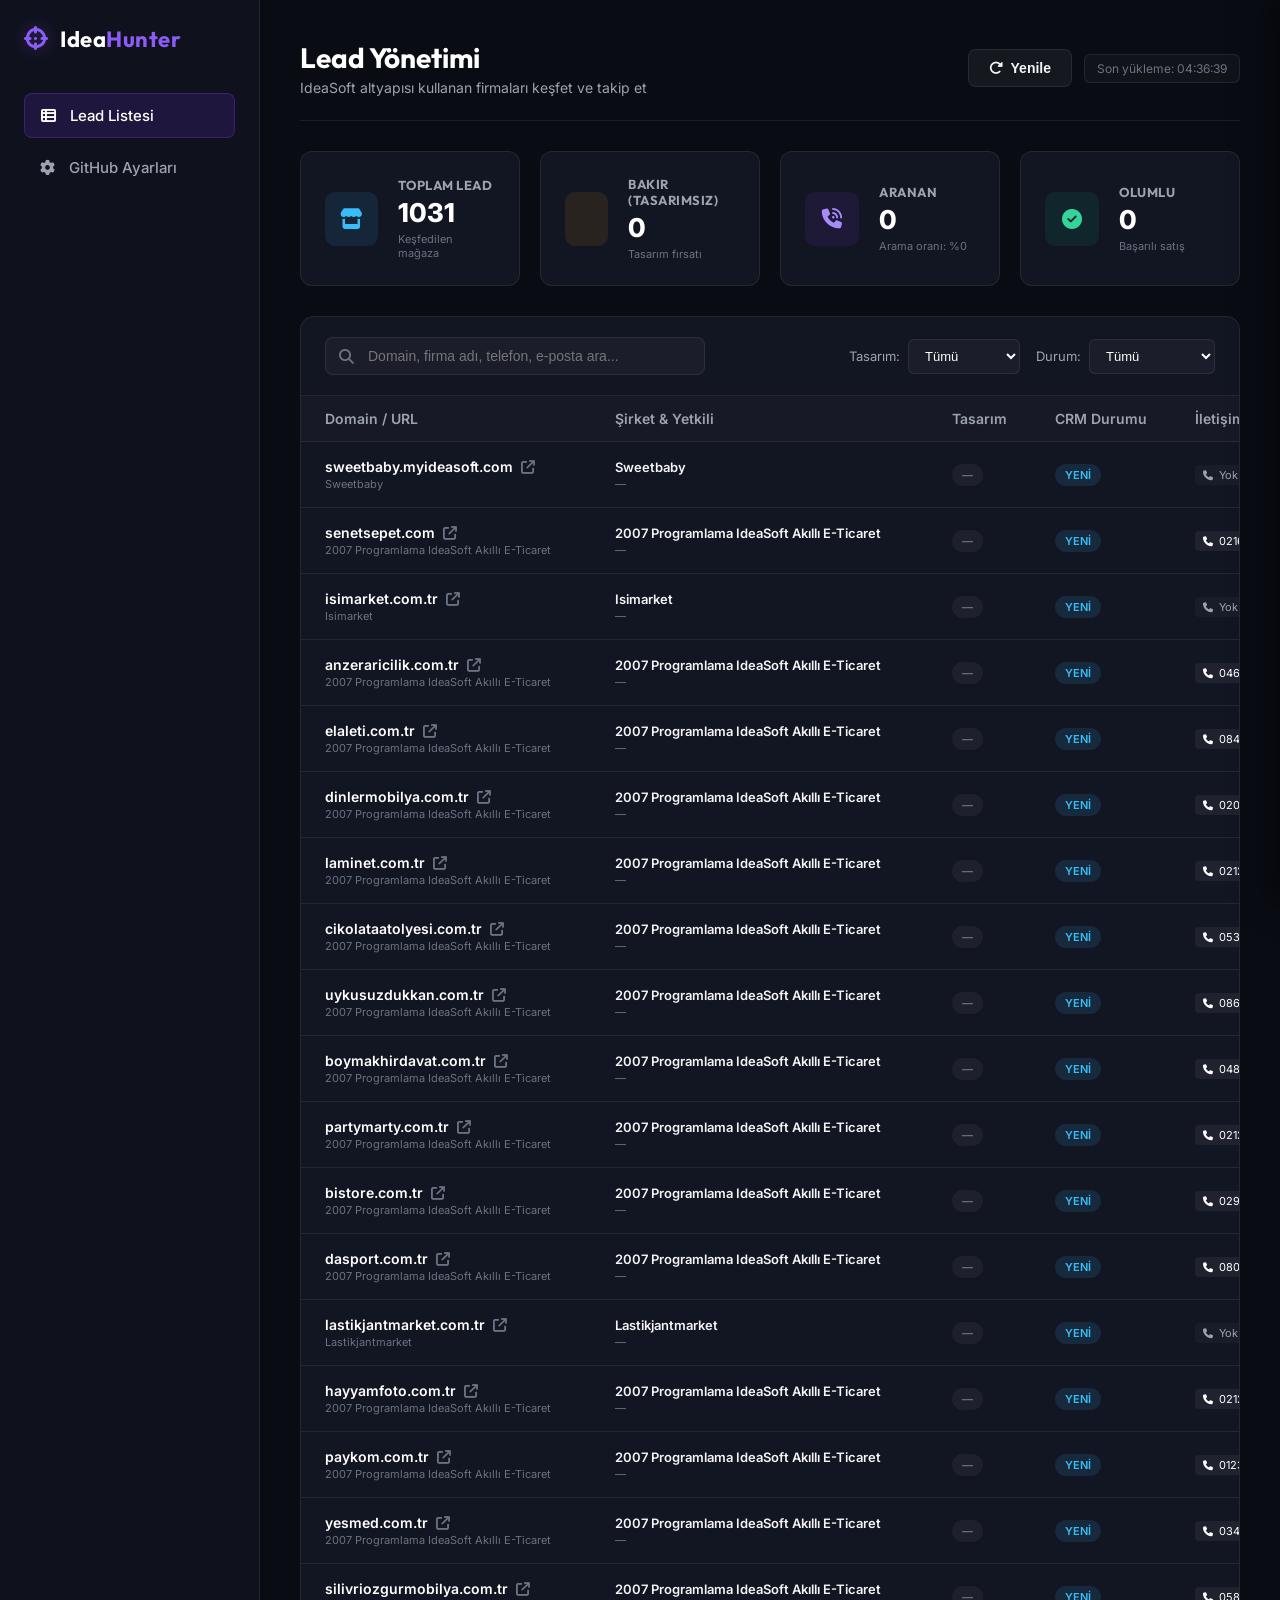
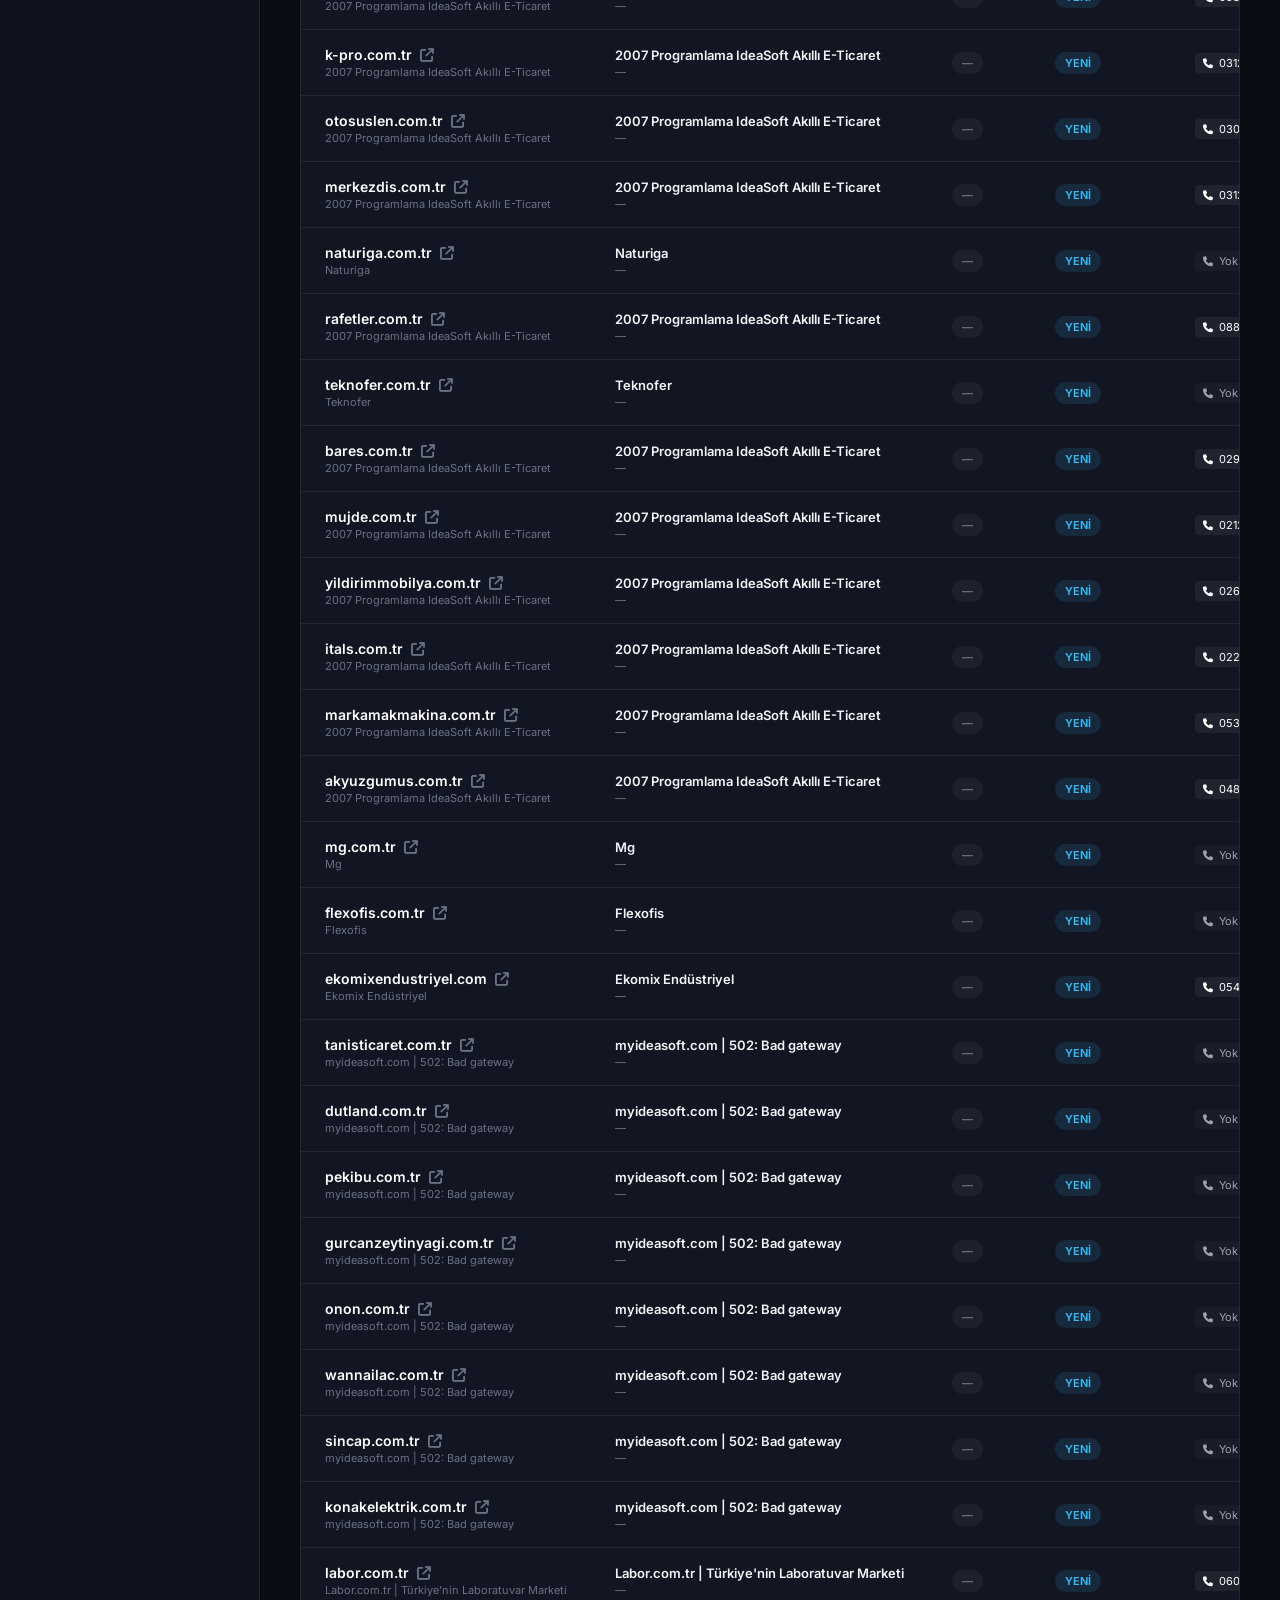
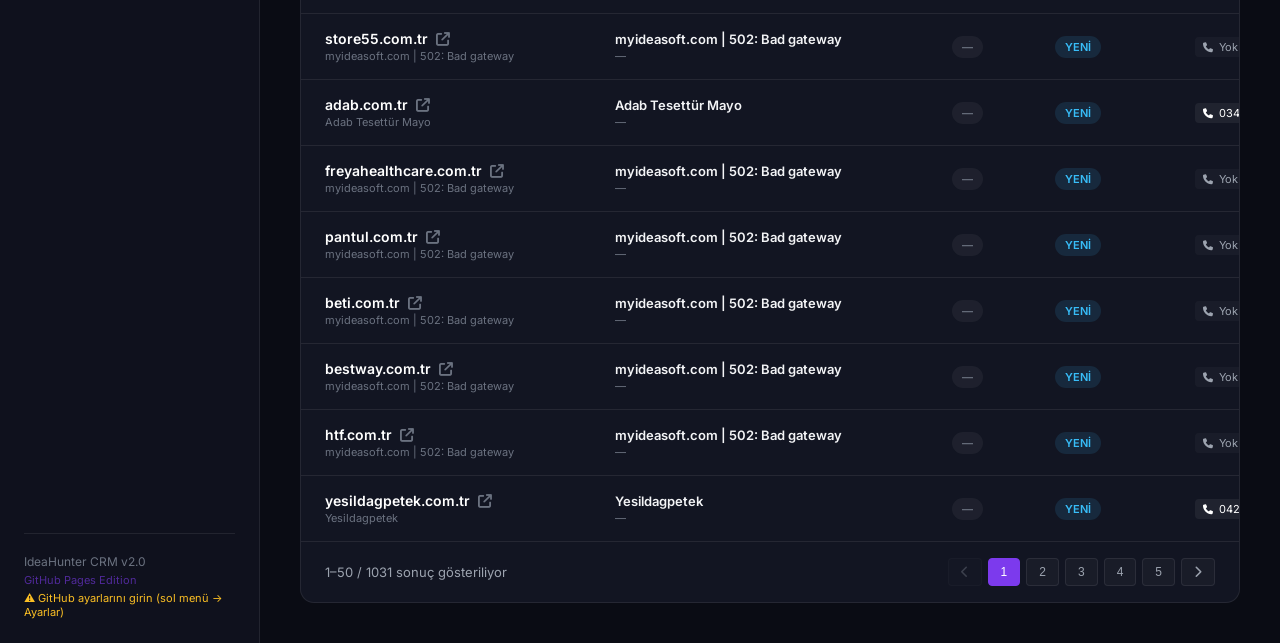
==== docs/index.html @ 33911ec3 "feat: Kayseri & Istanbul derin tarama, etiket filtreleme arayuzu ve Actions donusumlu tarama optimiz" ====
<!DOCTYPE html>
<html lang="tr">
<head>
  <meta charset="UTF-8" />
  <meta name="viewport" content="width=device-width, initial-scale=1.0" />
  <title>IdeaHunter CRM — IdeaSoft Lead Yönetimi</title>
  <meta name="description" content="IdeaSoft kullanan firmaları bulun, iletişim bilgilerini görün, cold calling süreçlerinizi yönetin." />
  <link rel="preconnect" href="https://fonts.googleapis.com" />
  <link rel="preconnect" href="https://fonts.gstatic.com" crossorigin />
  <link href="https://fonts.googleapis.com/css2?family=Inter:wght@300;400;500;600;700&family=Outfit:wght@600;700;800&display=swap" rel="stylesheet" />
  <link rel="stylesheet" href="https://cdnjs.cloudflare.com/ajax/libs/font-awesome/6.5.0/css/all.min.css" />
  <link rel="stylesheet" href="style.css" />
</head>
<body>
  <div class="app-container">

    <!-- SIDEBAR -->
    <aside class="app-sidebar">
      <div class="brand-logo">
        <span class="logo-icon"><i class="fa-solid fa-crosshairs"></i></span>
        <span class="brand-text">Idea<span>Hunter</span></span>
      </div>

      <nav class="sidebar-menu">
        <a href="#" class="menu-item active" id="nav-leads">
          <i class="fa-solid fa-table-list"></i> Lead Listesi
        </a>
        <a href="#" class="menu-item" id="nav-settings" onclick="openSettings()">
          <i class="fa-solid fa-gear"></i> GitHub Ayarları
        </a>
      </nav>

      <div class="sidebar-footer">
        <div class="version-tag">IdeaHunter CRM v2.0</div>
        <div class="creator-tag">GitHub Pages Edition</div>
        <div class="save-indicator" id="global-save-indicator"></div>
      </div>
    </aside>

    <!-- MAIN CONTENT -->
    <main class="main-content">
      <div class="top-navbar">
        <div class="page-title">
          <h1>Lead Yönetimi</h1>
          <p>IdeaSoft altyapısı kullanan firmaları keşfet ve takip et</p>
        </div>
        <div style="display:flex;gap:12px;align-items:center;">
          <button class="btn btn-secondary" id="btn-refresh-leads" title="Listeyi yenile">
            <i class="fa-solid fa-rotate-right"></i> Yenile
          </button>
          <div class="last-updated-badge" id="last-updated-badge"></div>
        </div>
      </div>

      <!-- STATS GRID -->
      <div class="stats-grid">
        <div class="stat-card">
          <div class="stat-icon icon-blue"><i class="fa-solid fa-store"></i></div>
          <div class="stat-data">
            <h3>Toplam Lead</h3>
            <div class="stat-value" id="stat-total-leads">—</div>
            <div class="stat-sub">Keşfedilen mağaza</div>
          </div>
        </div>
        <div class="stat-card">
          <div class="stat-icon icon-amber"><i class="fa-solid fa-paintbrush-pencil"></i></div>
          <div class="stat-data">
            <h3>Bakır (Tasarımsız)</h3>
            <div class="stat-value" id="stat-bakir-leads">—</div>
            <div class="stat-sub">Tasarım fırsatı</div>
          </div>
        </div>
        <div class="stat-card">
          <div class="stat-icon icon-purple"><i class="fa-solid fa-phone-volume"></i></div>
          <div class="stat-data">
            <h3>Aranan</h3>
            <div class="stat-value" id="stat-called-leads">—</div>
            <div class="stat-sub" id="stat-called-percent">Arama oranı: %0</div>
          </div>
        </div>
        <div class="stat-card">
          <div class="stat-icon icon-green"><i class="fa-solid fa-circle-check"></i></div>
          <div class="stat-data">
            <h3>Olumlu</h3>
            <div class="stat-value" id="stat-success-leads">—</div>
            <div class="stat-sub">Başarılı satış</div>
          </div>
        </div>
      </div>

      <!-- TABLE CARD -->
      <div class="table-controls-card">
        <div class="controls-header">
          <div class="search-box">
            <i class="fa-solid fa-magnifying-glass"></i>
            <input type="text" id="lead-search" placeholder="Domain, firma adı, telefon, e-posta ara..." autocomplete="off" />
          </div>
          <div class="filter-group">
            <div class="filter-item">
              <label>Tasarım:</label>
              <select id="filter-design">
                <option value="ALL">Tümü</option>
                <option value="BAKIR">Bakır (Boş)</option>
                <option value="AKTIF">Aktif</option>
              </select>
            </div>
            <div class="filter-item">
              <label>Durum:</label>
              <select id="filter-status">
                <option value="ALL">Tümü</option>
                <option value="YENI">Yeni</option>
                <option value="ARANACAK">Aranacak</option>
                <option value="ULASILAMADI">Ulaşılamadı</option>
                <option value="TEKLIF_BEKLIYOR">Teklif Bekliyor</option>
                <option value="OLUMLU">Olumlu</option>
                <option value="OLUMSUZ">Olumsuz</option>
              </select>
            </div>
          </div>
        </div>

        <div class="table-wrapper">
          <table class="leads-table">
            <thead>
              <tr>
                <th>Domain / URL</th>
                <th>Şirket & Yetkili</th>
                <th>Tasarım</th>
                <th>CRM Durumu</th>
                <th>İletişim</th>
                <th>Detay</th>
              </tr>
            </thead>
            <tbody id="leads-table-body">
              <tr><td colspan="6" class="table-loading">
                <i class="fa-solid fa-spinner fa-spin"></i> Yükleniyor...
              </td></tr>
            </tbody>
          </table>
        </div>

        <div class="table-footer">
          <span class="footer-info" id="table-info-text">Yükleniyor...</span>
          <div class="pagination-controls" id="pagination-controls"></div>
        </div>
      </div>
    </main>
  </div>

  <!-- DETAIL DRAWER -->
  <div class="drawer-overlay" id="drawer-overlay"></div>
  <div class="detail-drawer" id="detail-drawer">
    <div class="drawer-header">
      <h2><i class="fa-solid fa-address-card"></i> Lead Detayı</h2>
      <button class="btn-close-drawer" id="btn-close-drawer"><i class="fa-solid fa-xmark"></i></button>
    </div>
    <div class="drawer-body" id="drawer-body-content">
    </div>
  </div>

  <!-- SETTINGS MODAL -->
  <div class="modal-overlay" id="settings-overlay" style="display:none;">
    <div class="settings-modal">
      <div class="settings-header">
        <h2><i class="fa-brands fa-github"></i> GitHub Bağlantısı</h2>
        <button class="btn-close-drawer" onclick="closeSettings()"><i class="fa-solid fa-xmark"></i></button>
      </div>
      <div class="settings-body">
        <p class="settings-desc">
          CRM notlarınızı ve durumlarınızı otomatik kaydetmek için GitHub bilgilerinizi girin.
          Token yalnızca tarayıcınızın <code>localStorage</code> belleğinde saklanır, hiçbir sunucuya gönderilmez.
        </p>
        <div class="settings-field">
          <label>GitHub Kullanıcı Adı</label>
          <input type="text" id="cfg-owner" class="form-input" placeholder="kullanici-adiniz" />
        </div>
        <div class="settings-field">
          <label>Repo Adı</label>
          <input type="text" id="cfg-repo" class="form-input" placeholder="ideasoft" />
        </div>
        <div class="settings-field">
          <label>Personal Access Token (PAT) <span style="color:var(--color-text-muted);font-size:11px;">— repo scope gerekli</span></label>
          <input type="password" id="cfg-token" class="form-input" placeholder="ghp_xxxxxxxxxxxx" />
        </div>
        <div class="settings-actions">
          <button class="btn btn-primary" onclick="saveSettings()">
            <i class="fa-solid fa-floppy-disk"></i> Kaydet
          </button>
          <button class="btn btn-secondary" onclick="closeSettings()">İptal</button>
          <span class="settings-status" id="settings-status"></span>
        </div>
        <div class="settings-info">
          <i class="fa-solid fa-circle-info"></i>
          Token oluşturmak için: GitHub → Settings → Developer Settings → Personal access tokens → Generate new token → <strong>repo</strong> scope seçin.
        </div>
      </div>
    </div>
  </div>

  <script src="app.js"></script>
</body>
</html>
---- docs/style.css ----
/* Custom Premium Dark CSS Design */
:root {
    --bg-app: #0a0c14;
    --bg-card: #121522;
    --bg-sidebar: #0f111d;
    --border-color: rgba(255, 255, 255, 0.08);
    --border-hover: rgba(255, 255, 255, 0.15);
    
    --color-text-primary: #f3f4f6;
    --color-text-secondary: #9ca3af;
    --color-text-muted: #6b7280;
    
    /* Harmonious Accents */
    --primary: #7c3aed; /* Neon Purple */
    --primary-light: rgba(124, 58, 237, 0.15);
    --primary-hover: #8b5cf6;
    
    /* Badges & Status */
    --status-yeni-bg: rgba(56, 189, 248, 0.12);
    --status-yeni-color: #38bdf8;
    
    --status-aranacak-bg: rgba(139, 92, 246, 0.12);
    --status-aranacak-color: #a78bfa;
    
    --status-ulasilamadi-bg: rgba(239, 68, 68, 0.12);
    --status-ulasilamadi-color: #f87171;
    
    --status-teklif-bg: rgba(245, 158, 11, 0.12);
    --status-teklif-color: #fbbf24;
    
    --status-olumlu-bg: rgba(16, 185, 129, 0.12);
    --status-olumlu-color: #34d399;
    
    --status-olumsuz-bg: rgba(107, 114, 128, 0.15);
    --status-olumsuz-color: #9ca3af;
    
    /* Design Statuses */
    --design-bakir-bg: rgba(249, 115, 22, 0.12);
    --design-bakir-color: #fb923c; /* Orange */
    
    --design-aktif-bg: rgba(16, 185, 129, 0.12);
    --design-aktif-color: #34d399; /* Green */
}

* {
    margin: 0;
    padding: 0;
    box-sizing: border-box;
}

body {
    font-family: 'Inter', sans-serif;
    background-color: var(--bg-app);
    color: var(--color-text-primary);
    overflow-x: hidden;
}

h1, h2, h3, h4, .brand-text {
    font-family: 'Outfit', sans-serif;
}

/* Sidebar and Main Layout */
.app-container {
    display: flex;
    min-height: 100vh;
    width: 100vw;
}

.app-sidebar {
    width: 260px;
    background-color: var(--bg-sidebar);
    border-right: 1px solid var(--border-color);
    display: flex;
    flex-direction: column;
    padding: 24px;
    flex-shrink: 0;
}

.brand-logo {
    display: flex;
    align-items: center;
    gap: 12px;
    margin-bottom: 40px;
}

.logo-icon {
    font-size: 24px;
    color: var(--primary-hover);
    filter: drop-shadow(0 0 8px rgba(139, 92, 246, 0.4));
}

.brand-text {
    font-size: 22px;
    font-weight: 700;
    letter-spacing: 0.5px;
    color: #fff;
}

.brand-text span {
    color: var(--primary-hover);
}

.sidebar-menu {
    display: flex;
    flex-direction: column;
    gap: 8px;
    flex-grow: 1;
}

.menu-item {
    display: flex;
    align-items: center;
    gap: 14px;
    padding: 12px 16px;
    color: var(--color-text-secondary);
    text-decoration: none;
    font-size: 15px;
    font-weight: 500;
    border-radius: 8px;
    transition: all 0.2s ease;
}

.menu-item:hover {
    color: #fff;
    background-color: rgba(255, 255, 255, 0.03);
}

.menu-item.active {
    color: #fff;
    background-color: var(--primary-light);
    border: 1px solid rgba(124, 58, 237, 0.3);
}

.sidebar-footer {
    border-top: 1px solid var(--border-color);
    padding-top: 20px;
    display: flex;
    flex-direction: column;
    gap: 4px;
}

.version-tag {
    font-size: 12px;
    color: var(--color-text-muted);
}

.creator-tag {
    font-size: 11px;
    color: rgba(124, 58, 237, 0.6);
}

/* Main Content area */
.main-content {
    flex-grow: 1;
    padding: 40px;
    display: flex;
    flex-direction: column;
    gap: 30px;
    max-width: calc(100vw - 260px);
}

.top-navbar {
    display: flex;
    justify-content: space-between;
    align-items: center;
    border-bottom: 1px solid var(--border-color);
    padding-bottom: 24px;
}

.page-title h1 {
    font-size: 28px;
    font-weight: 700;
    color: #fff;
    margin-bottom: 4px;
}

.page-title p {
    font-size: 14px;
    color: var(--color-text-secondary);
}

/* Buttons */
.btn {
    display: inline-flex;
    align-items: center;
    gap: 8px;
    padding: 10px 20px;
    font-size: 14px;
    font-weight: 600;
    border-radius: 8px;
    border: none;
    cursor: pointer;
    transition: all 0.2s ease;
}

.btn-primary {
    background-color: var(--primary);
    color: #fff;
}

.btn-primary:hover {
    background-color: var(--primary-hover);
    box-shadow: 0 0 12px rgba(124, 58, 237, 0.4);
}

.btn-secondary {
    background-color: rgba(255, 255, 255, 0.05);
    color: var(--color-text-primary);
    border: 1px solid var(--border-color);
}

.btn-secondary:hover {
    background-color: rgba(255, 255, 255, 0.08);
}

/* Stats Cards Grid */
.stats-grid {
    display: grid;
    grid-template-columns: repeat(4, 1fr);
    gap: 20px;
}

.stat-card {
    background-color: var(--bg-card);
    border: 1px solid var(--border-color);
    border-radius: 12px;
    padding: 24px;
    display: flex;
    align-items: center;
    gap: 20px;
    transition: transform 0.2s ease, border-color 0.2s ease;
}

.stat-card:hover {
    transform: translateY(-2px);
    border-color: var(--border-hover);
}

.stat-icon {
    width: 54px;
    height: 54px;
    border-radius: 10px;
    display: flex;
    align-items: center;
    justify-content: center;
    font-size: 20px;
}

.icon-blue { background-color: rgba(56, 189, 248, 0.1); color: #38bdf8; }
.icon-amber { background-color: rgba(245, 158, 11, 0.1); color: #fbbf24; }
.icon-green { background-color: rgba(16, 185, 129, 0.1); color: #34d399; }
.icon-purple { background-color: rgba(124, 58, 237, 0.1); color: #a78bfa; }

.stat-data {
    display: flex;
    flex-direction: column;
}

.stat-data h3 {
    font-size: 13px;
    color: var(--color-text-secondary);
    text-transform: uppercase;
    letter-spacing: 0.5px;
    margin-bottom: 4px;
}

.stat-value {
    font-size: 26px;
    font-weight: 800;
    color: #fff;
}

.stat-sub {
    font-size: 11px;
    color: var(--color-text-muted);
    margin-top: 4px;
}

/* Leads Table Card */
.table-controls-card {
    background-color: var(--bg-card);
    border: 1px solid var(--border-color);
    border-radius: 14px;
    display: flex;
    flex-direction: column;
}

.controls-header {
    padding: 20px 24px;
    border-bottom: 1px solid var(--border-color);
    display: flex;
    justify-content: space-between;
    align-items: center;
    gap: 20px;
    flex-wrap: wrap;
}

.search-box {
    position: relative;
    width: 380px;
    max-width: 100%;
}

.search-box i {
    position: absolute;
    left: 14px;
    top: 50%;
    transform: translateY(-50%);
    color: var(--color-text-muted);
    font-size: 15px;
}

.search-box input {
    width: 100%;
    background-color: rgba(255, 255, 255, 0.04);
    border: 1px solid var(--border-color);
    color: #fff;
    padding: 10px 14px 10px 42px;
    border-radius: 8px;
    font-size: 14px;
    outline: none;
    transition: all 0.2s ease;
}

.search-box input:focus {
    border-color: var(--primary);
    background-color: rgba(255, 255, 255, 0.06);
    box-shadow: 0 0 0 2px rgba(124, 58, 237, 0.2);
}

.filter-group {
    display: flex;
    gap: 16px;
}

.filter-item {
    display: flex;
    align-items: center;
    gap: 8px;
}

.filter-item label {
    font-size: 13px;
    color: var(--color-text-secondary);
}

.filter-item select {
    background-color: rgba(255, 255, 255, 0.04);
    border: 1px solid var(--border-color);
    color: #fff;
    padding: 8px 12px;
    border-radius: 6px;
    font-size: 13px;
    outline: none;
    cursor: pointer;
}

.filter-item select:focus {
    border-color: var(--primary);
}

/* Spreadsheet Table Styling */
.table-wrapper {
    overflow-x: auto;
    width: 100%;
}

.leads-table {
    width: 100%;
    border-collapse: collapse;
    text-align: left;
    font-size: 14px;
}

.leads-table th {
    background-color: rgba(255, 255, 255, 0.02);
    padding: 14px 24px;
    color: var(--color-text-secondary);
    font-weight: 600;
    border-bottom: 1px solid var(--border-color);
    white-space: nowrap;
}

.leads-table td {
    padding: 16px 24px;
    border-bottom: 1px solid var(--border-color);
    color: var(--color-text-primary);
    white-space: nowrap;
    text-overflow: ellipsis;
    overflow: hidden;
}

.leads-table tbody tr {
    cursor: pointer;
    transition: background-color 0.15s ease;
}

.leads-table tbody tr:hover {
    background-color: rgba(255, 255, 255, 0.02);
}

.leads-table tbody tr:last-child td {
    border-bottom: none;
}

/* Domain Cell */
.domain-cell {
    font-weight: 600;
    color: #fff;
    display: flex;
    align-items: center;
    gap: 8px;
}

.domain-cell a {
    color: var(--color-text-muted);
    transition: color 0.2s ease;
}

.domain-cell a:hover {
    color: var(--primary-hover);
}

/* Table Loading & Empty states */
.table-loading, .table-empty {
    padding: 60px !important;
    text-align: center;
    color: var(--color-text-secondary);
}

.table-loading i {
    font-size: 24px;
    margin-bottom: 10px;
    color: var(--primary);
}

/* Status Badges */
.badge {
    display: inline-flex;
    align-items: center;
    padding: 4px 10px;
    border-radius: 9999px;
    font-size: 11px;
    font-weight: 600;
    text-transform: uppercase;
}

.badge-design-bakir { background-color: var(--design-bakir-bg); color: var(--design-bakir-color); }
.badge-design-aktif { background-color: var(--design-aktif-bg); color: var(--design-aktif-color); }
.badge-design-unknown { background-color: rgba(255, 255, 255, 0.05); color: var(--color-text-muted); }

.badge-status-yeni { background-color: var(--status-yeni-bg); color: var(--status-yeni-color); }
.badge-status-aranacak { background-color: var(--status-aranacak-bg); color: var(--status-aranacak-color); }
.badge-status-ulasilamadi { background-color: var(--status-ulasilamadi-bg); color: var(--status-ulasilamadi-color); }
.badge-status-teklif { background-color: var(--status-teklif-bg); color: var(--status-teklif-color); }
.badge-status-olumlu { background-color: var(--status-olumlu-bg); color: var(--status-olumlu-color); }
.badge-status-olumsuz { background-color: var(--status-olumsuz-bg); color: var(--status-olumsuz-color); }

/* Quick contact pills in table */
.contacts-summary {
    display: flex;
    gap: 8px;
}

.contact-pill {
    display: inline-flex;
    align-items: center;
    gap: 6px;
    padding: 3px 8px;
    border-radius: 4px;
    background-color: rgba(255, 255, 255, 0.03);
    font-size: 11px;
    color: var(--color-text-secondary);
}

.contact-pill i {
    font-size: 10px;
}

.contact-pill.active {
    color: #fff;
    background-color: rgba(255, 255, 255, 0.06);
}

/* Actions */
.btn-action-edit {
    background: none;
    border: none;
    color: var(--color-text-secondary);
    padding: 6px;
    cursor: pointer;
    border-radius: 4px;
    transition: all 0.2s ease;
}

.btn-action-edit:hover {
    color: #fff;
    background-color: rgba(255, 255, 255, 0.05);
}

/* Table Footer / Pagination */
.table-footer {
    padding: 16px 24px;
    border-top: 1px solid var(--border-color);
    display: flex;
    justify-content: space-between;
    align-items: center;
}

.footer-info {
    font-size: 13px;
    color: var(--color-text-secondary);
}

.pagination-controls {
    display: flex;
    gap: 6px;
}

.btn-page {
    background-color: rgba(255, 255, 255, 0.03);
    border: 1px solid var(--border-color);
    color: var(--color-text-secondary);
    padding: 6px 12px;
    border-radius: 4px;
    font-size: 12px;
    font-weight: 500;
    cursor: pointer;
    transition: all 0.15s ease;
}

.btn-page:hover {
    background-color: rgba(255, 255, 255, 0.06);
    color: #fff;
}

.btn-page.active {
    background-color: var(--primary);
    border-color: var(--primary);
    color: #fff;
}

.btn-page:disabled {
    opacity: 0.3;
    cursor: not-allowed;
}

/* Detail Drawer (Slide-out panel) */
.detail-drawer {
    position: fixed;
    top: 0;
    right: -420px; /* Initially hidden */
    width: 420px;
    height: 100vh;
    background-color: rgba(18, 21, 34, 0.95);
    backdrop-filter: blur(15px);
    border-left: 1px solid var(--border-color);
    z-index: 1000;
    display: flex;
    flex-direction: column;
    box-shadow: -10px 0 30px rgba(0, 0, 0, 0.5);
    transition: right 0.3s cubic-bezier(0.16, 1, 0.3, 1);
}

.detail-drawer.open {
    right: 0;
}

.drawer-header {
    padding: 24px;
    border-bottom: 1px solid var(--border-color);
    display: flex;
    justify-content: space-between;
    align-items: center;
}

.drawer-header h2 {
    font-size: 18px;
    font-weight: 600;
    color: #fff;
}

.btn-close-drawer {
    background: none;
    border: none;
    color: var(--color-text-secondary);
    font-size: 18px;
    cursor: pointer;
    padding: 4px;
    border-radius: 4px;
    transition: background-color 0.2s ease;
}

.btn-close-drawer:hover {
    background-color: rgba(255, 255, 255, 0.05);
    color: #fff;
}

.drawer-body {
    padding: 24px;
    flex-grow: 1;
    overflow-y: auto;
    display: flex;
    flex-direction: column;
    gap: 20px;
}

.drawer-overlay {
    position: fixed;
    top: 0;
    left: 0;
    width: 100vw;
    height: 100vh;
    background-color: rgba(0, 0, 0, 0.4);
    opacity: 0;
    pointer-events: none;
    z-index: 999;
    transition: opacity 0.3s ease;
}

.drawer-overlay.active {
    opacity: 1;
    pointer-events: auto;
}

/* Detail UI Elements in Drawer */
.detail-sec {
    display: flex;
    flex-direction: column;
    gap: 6px;
}

.detail-label {
    font-size: 11px;
    text-transform: uppercase;
    letter-spacing: 0.5px;
    color: var(--color-text-muted);
}

.detail-val-domain {
    font-size: 20px;
    font-weight: 700;
    color: #fff;
}

.detail-val-text {
    font-size: 14px;
    color: var(--color-text-primary);
}

.detail-contacts-list {
    display: flex;
    flex-direction: column;
    gap: 8px;
    background-color: rgba(255, 255, 255, 0.02);
    border: 1px solid var(--border-color);
    padding: 12px;
    border-radius: 8px;
}

.detail-contact-row {
    display: flex;
    align-items: center;
    gap: 10px;
    font-size: 13px;
    color: var(--color-text-primary);
}

.detail-contact-row i {
    width: 16px;
    color: var(--primary-hover);
}

/* Form controls in drawer */
.form-input, .form-select {
    width: 100%;
    background-color: rgba(255, 255, 255, 0.04);
    border: 1px solid var(--border-color);
    color: #fff;
    padding: 10px 12px;
    border-radius: 8px;
    font-size: 14px;
    outline: none;
    transition: border-color 0.2s ease;
}

.form-input:focus, .form-select:focus {
    border-color: var(--primary);
    background-color: rgba(255, 255, 255, 0.06);
}

.form-textarea {
    width: 100%;
    height: 120px;
    background-color: rgba(255, 255, 255, 0.04);
    border: 1px solid var(--border-color);
    color: #fff;
    padding: 12px;
    border-radius: 8px;
    font-size: 13px;
    outline: none;
    resize: none;
    font-family: inherit;
    line-height: 1.5;
}

.form-textarea:focus {
    border-color: var(--primary);
}

/* Auto-Save Indicator */
.save-status-container {
    height: 20px;
    display: flex;
    align-items: center;
    justify-content: flex-end;
}

.save-status {
    font-size: 12px;
    font-weight: 500;
    transition: opacity 0.3s ease;
    opacity: 0;
}

.save-status.visible {
    opacity: 1;
}

.status-saving {
    color: var(--color-text-secondary);
}

.status-saved {
    color: var(--status-olumlu-color);
}

.status-error {
    color: var(--status-ulasilamadi-color);
}

/* Settings Modal */
.modal-overlay {
    position: fixed;
    inset: 0;
    background-color: rgba(0, 0, 0, 0.6);
    backdrop-filter: blur(4px);
    z-index: 2000;
    display: flex;
    align-items: center;
    justify-content: center;
}

.settings-modal {
    background-color: var(--bg-card);
    border: 1px solid var(--border-hover);
    border-radius: 14px;
    width: 480px;
    max-width: 94vw;
    box-shadow: 0 30px 80px rgba(0, 0, 0, 0.6);
}

.settings-header {
    padding: 22px 24px;
    border-bottom: 1px solid var(--border-color);
    display: flex;
    justify-content: space-between;
    align-items: center;
}

.settings-header h2 {
    font-size: 17px;
    font-weight: 700;
    color: #fff;
}

.settings-body {
    padding: 24px;
    display: flex;
    flex-direction: column;
    gap: 16px;
}

.settings-desc {
    font-size: 13px;
    color: var(--color-text-secondary);
    line-height: 1.6;
}

.settings-field {
    display: flex;
    flex-direction: column;
    gap: 8px;
}

.settings-field label {
    font-size: 13px;
    font-weight: 500;
    color: var(--color-text-secondary);
}

.settings-actions {
    display: flex;
    gap: 12px;
    align-items: center;
    margin-top: 4px;
}

.settings-status {
    font-size: 13px;
    font-weight: 500;
    color: var(--status-olumlu-color);
}

.settings-info {
    font-size: 12px;
    color: var(--color-text-muted);
    line-height: 1.6;
    padding: 12px;
    background-color: rgba(255, 255, 255, 0.02);
    border-radius: 8px;
    border: 1px solid var(--border-color);
}

/* Last updated badge */
.last-updated-badge {
    font-size: 12px;
    color: var(--color-text-muted);
    background-color: rgba(255, 255, 255, 0.03);
    border: 1px solid var(--border-color);
    border-radius: 6px;
    padding: 6px 12px;
}

/* Global save indicator */
.save-indicator {
    font-size: 11px;
    color: var(--status-olumlu-color);
    min-height: 16px;
    transition: opacity 0.3s ease;
}

/* Scrollbar styling */
::-webkit-scrollbar { width: 6px; height: 6px; }
::-webkit-scrollbar-track { background: transparent; }
::-webkit-scrollbar-thumb { background-color: rgba(255,255,255,0.1); border-radius: 10px; }
::-webkit-scrollbar-thumb:hover { background-color: rgba(255,255,255,0.2); }

/* Animations */
@keyframes fadeInRow {
    from { opacity: 0; transform: translateY(6px); }
    to   { opacity: 1; transform: translateY(0); }
}

tbody tr { animation: fadeInRow 0.2s ease forwards; }
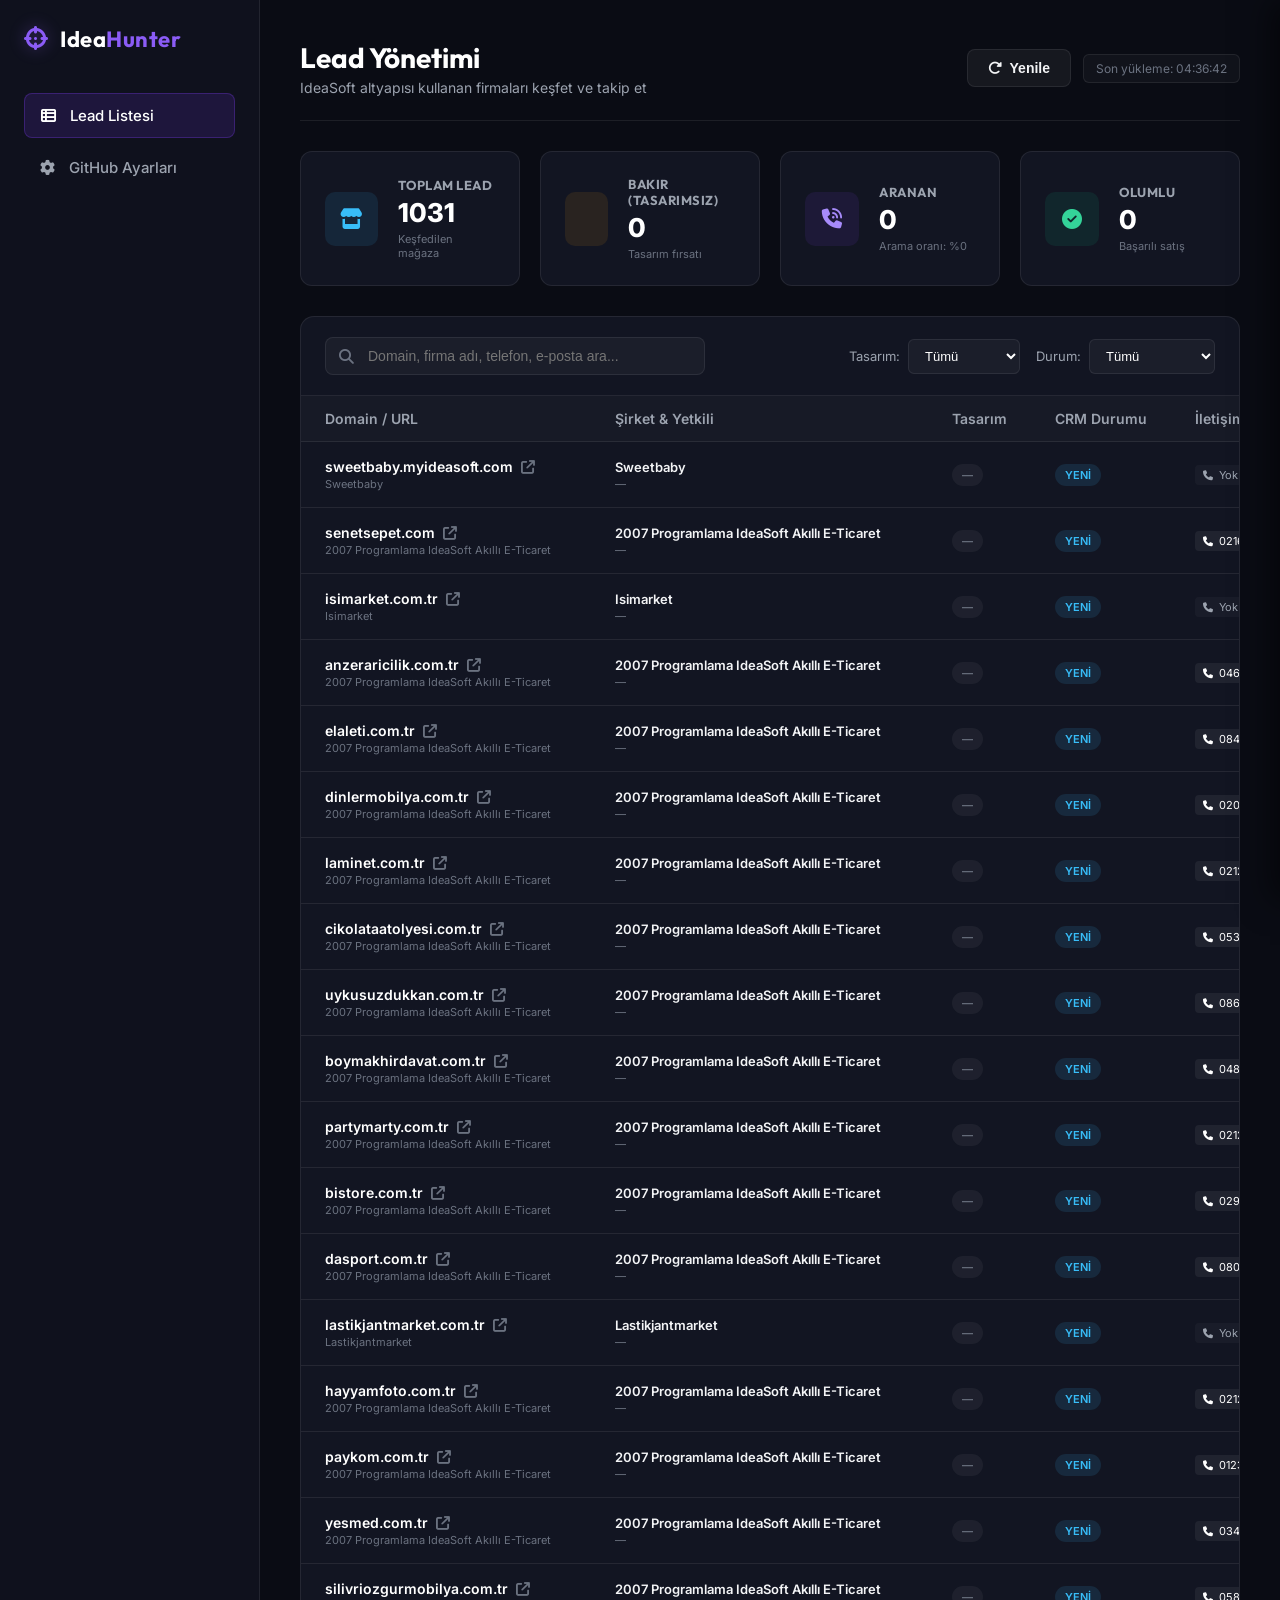
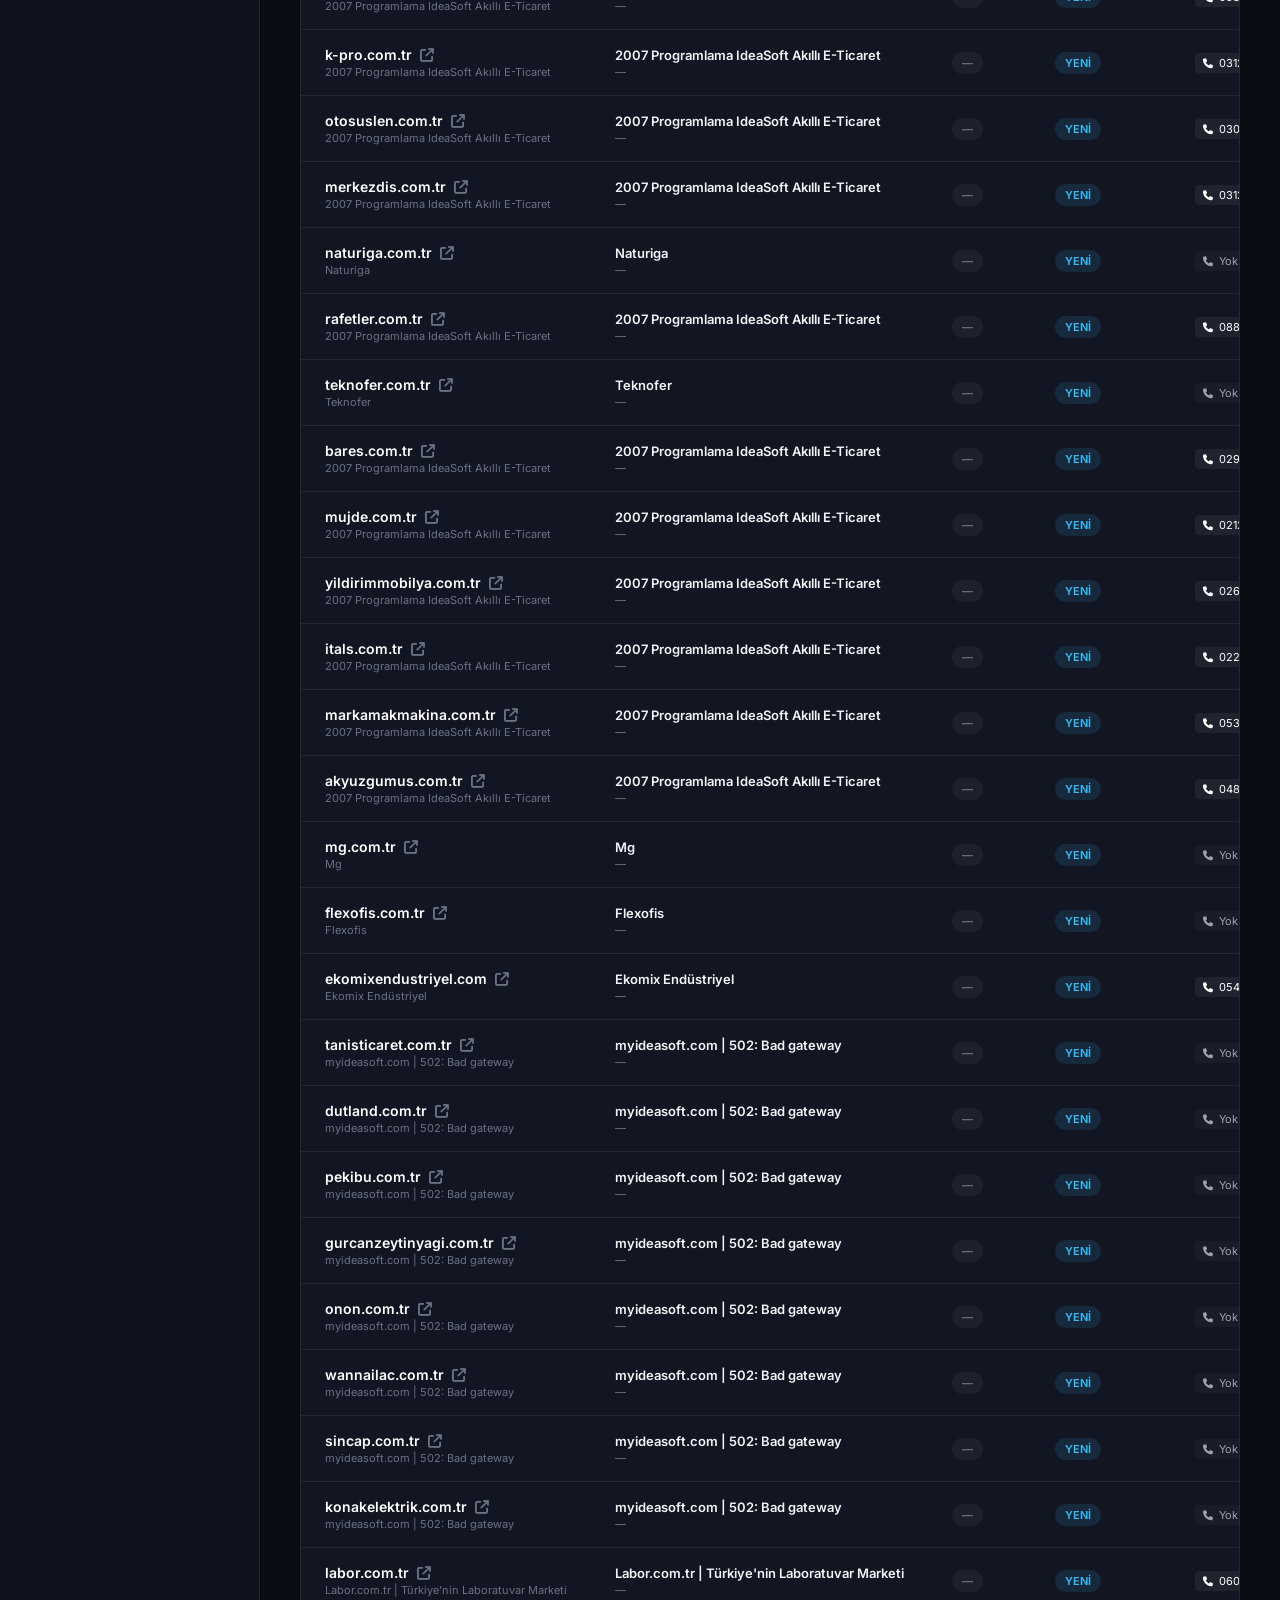
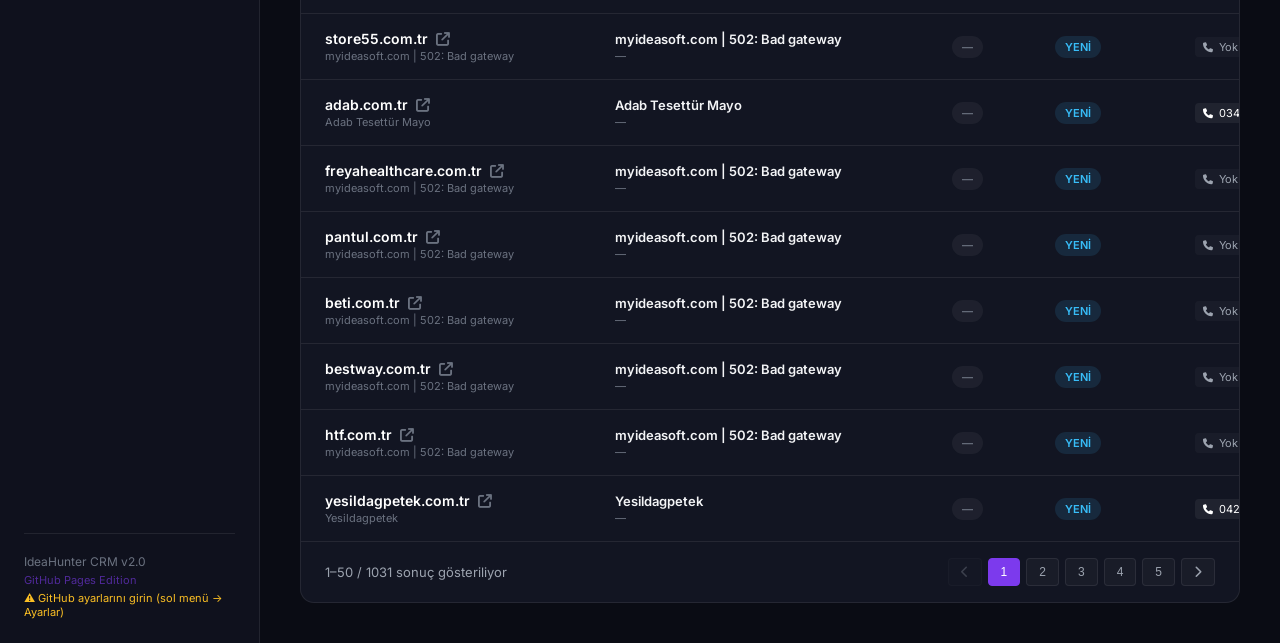
==== commit 2581bf94: "fix: Add cache-busting version query parameters to index files" ====
--- a/docs/index.html
+++ b/docs/index.html
@@ -9,7 +9,7 @@
   <link rel="preconnect" href="https://fonts.gstatic.com" crossorigin />
   <link href="https://fonts.googleapis.com/css2?family=Inter:wght@300;400;500;600;700&family=Outfit:wght@600;700;800&display=swap" rel="stylesheet" />
   <link rel="stylesheet" href="https://cdnjs.cloudflare.com/ajax/libs/font-awesome/6.5.0/css/all.min.css" />
-  <link rel="stylesheet" href="style.css" />
+  <link rel="stylesheet" href="style.css?v=2.1.0" />
 </head>
 <body>
   <div class="app-container">
@@ -197,6 +197,6 @@
     </div>
   </div>
 
-  <script src="app.js"></script>
+  <script src="app.js?v=2.1.0"></script>
 </body>
 </html>
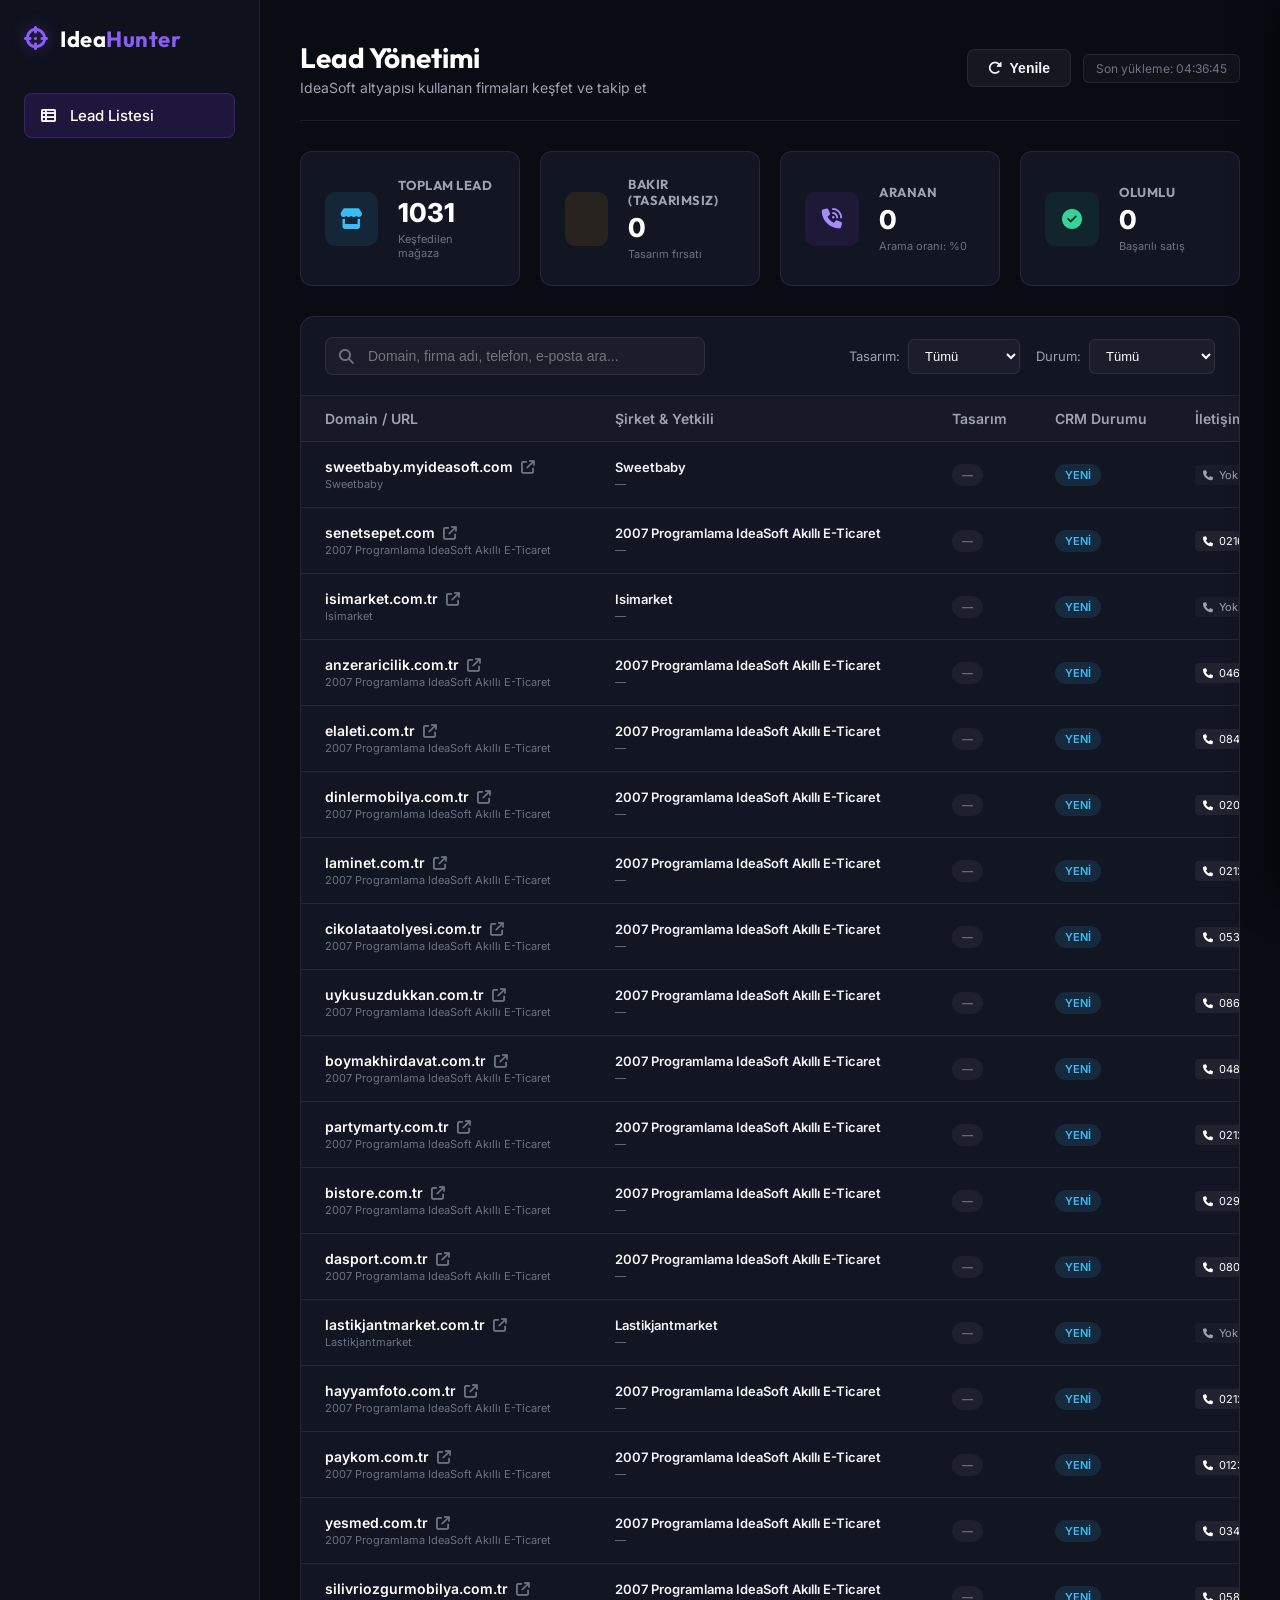
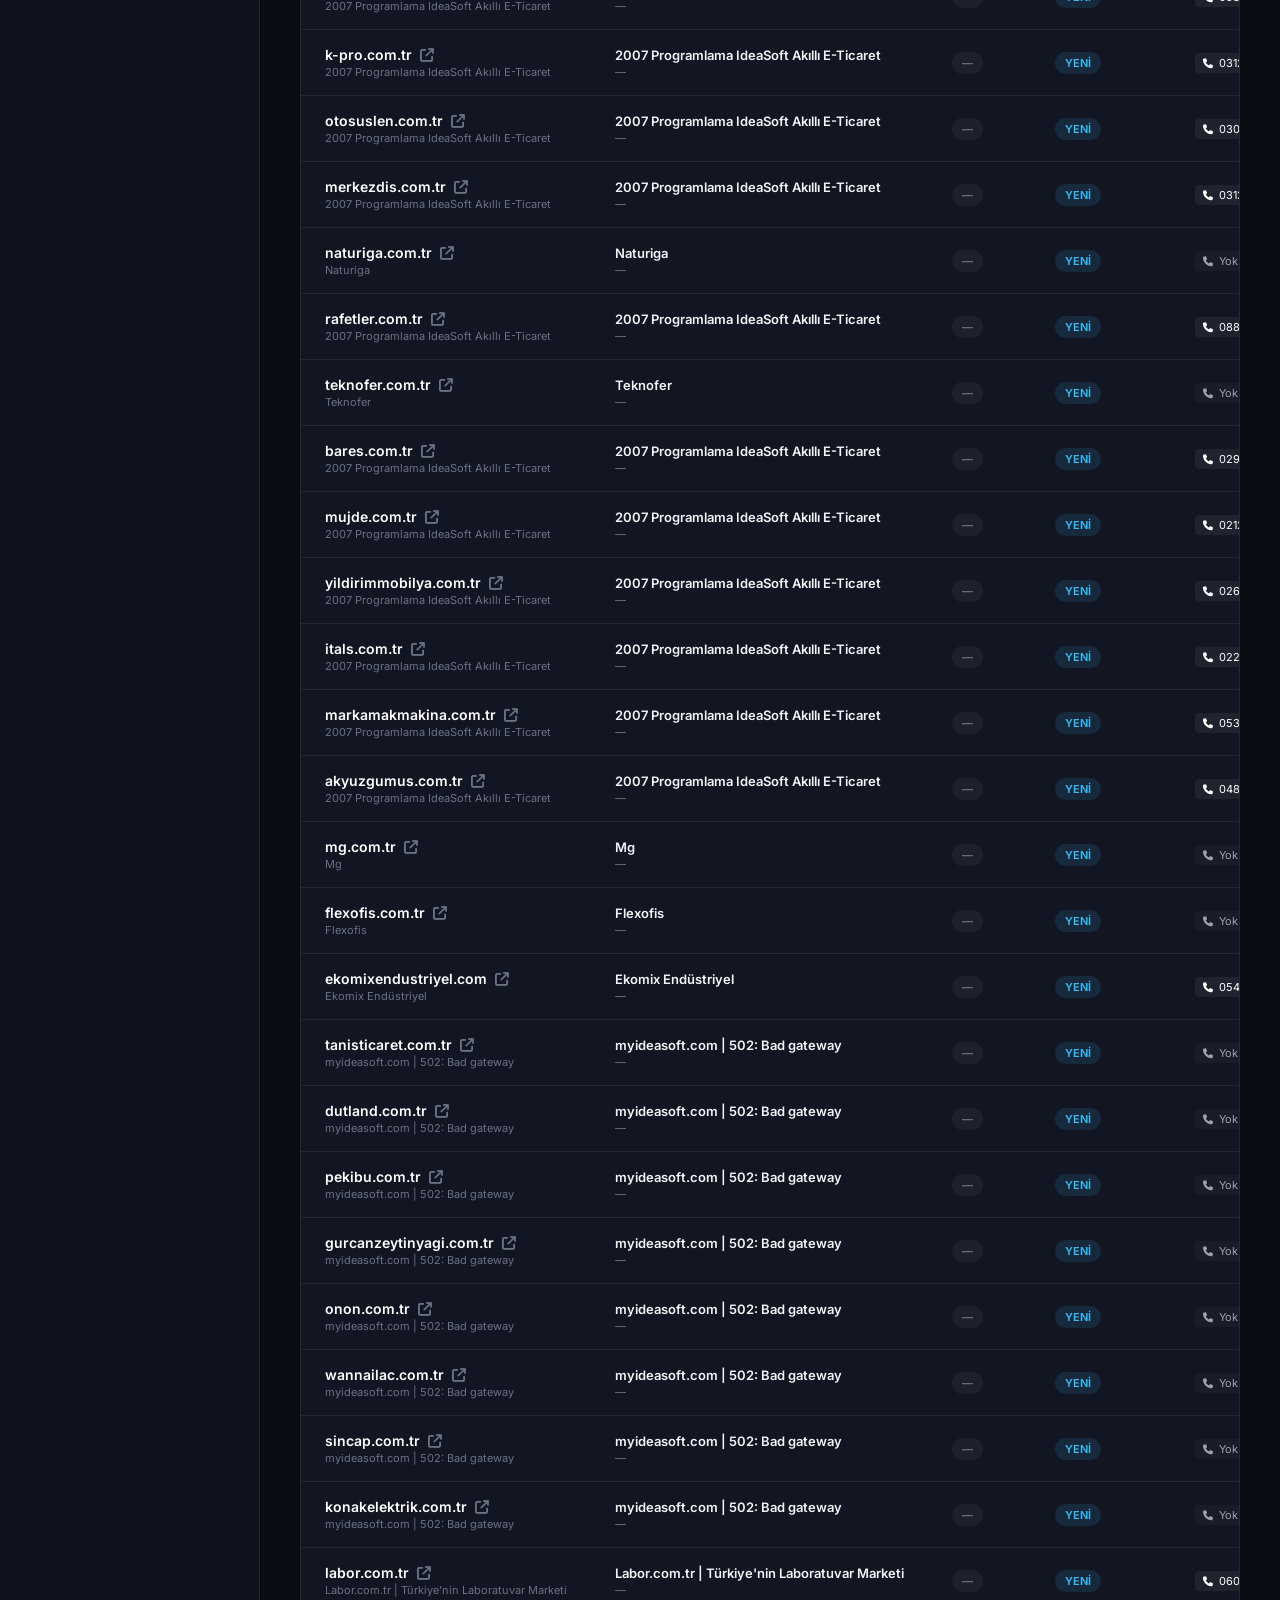
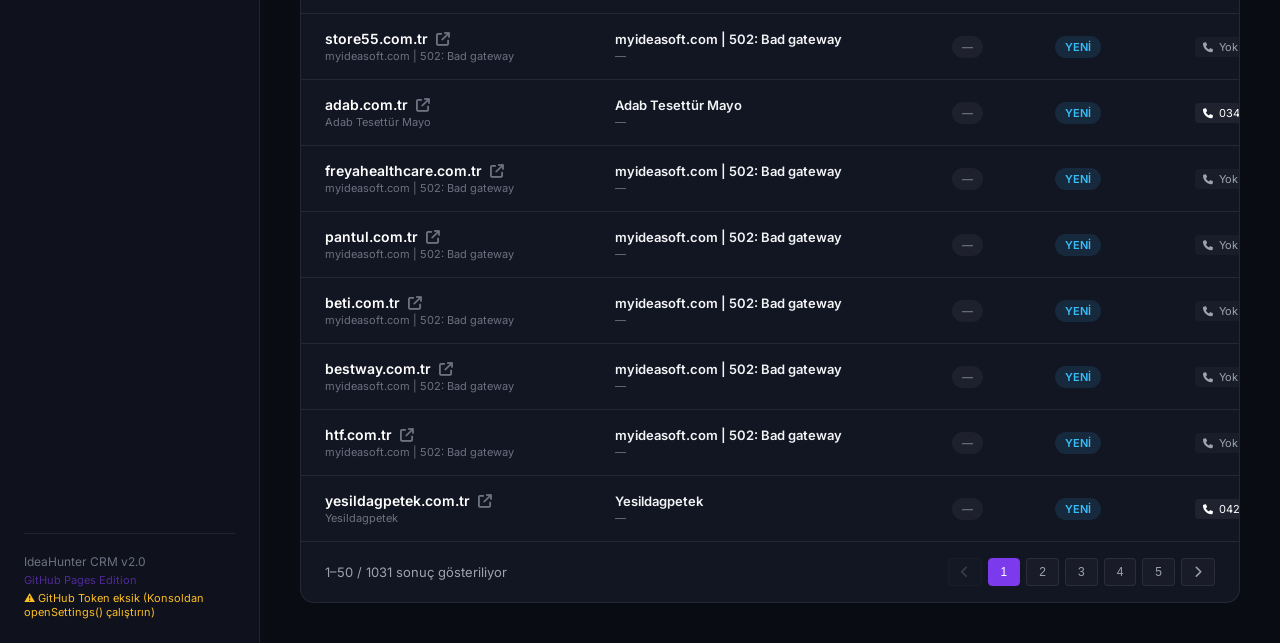
==== commit c65c3e11: "fix: Hardcode owner and repo, and hide settings menu link from docs UI" ====
--- a/docs/index.html
+++ b/docs/index.html
@@ -25,7 +25,8 @@
         <a href="#" class="menu-item active" id="nav-leads">
           <i class="fa-solid fa-table-list"></i> Lead Listesi
         </a>
-        <a href="#" class="menu-item" id="nav-settings" onclick="openSettings()">
+        <!-- Hiding settings menu item, accessible via developer console 'openSettings()' if needed -->
+        <a href="#" class="menu-item" id="nav-settings" onclick="openSettings()" style="display: none;">
           <i class="fa-solid fa-gear"></i> GitHub Ayarları
         </a>
       </nav>
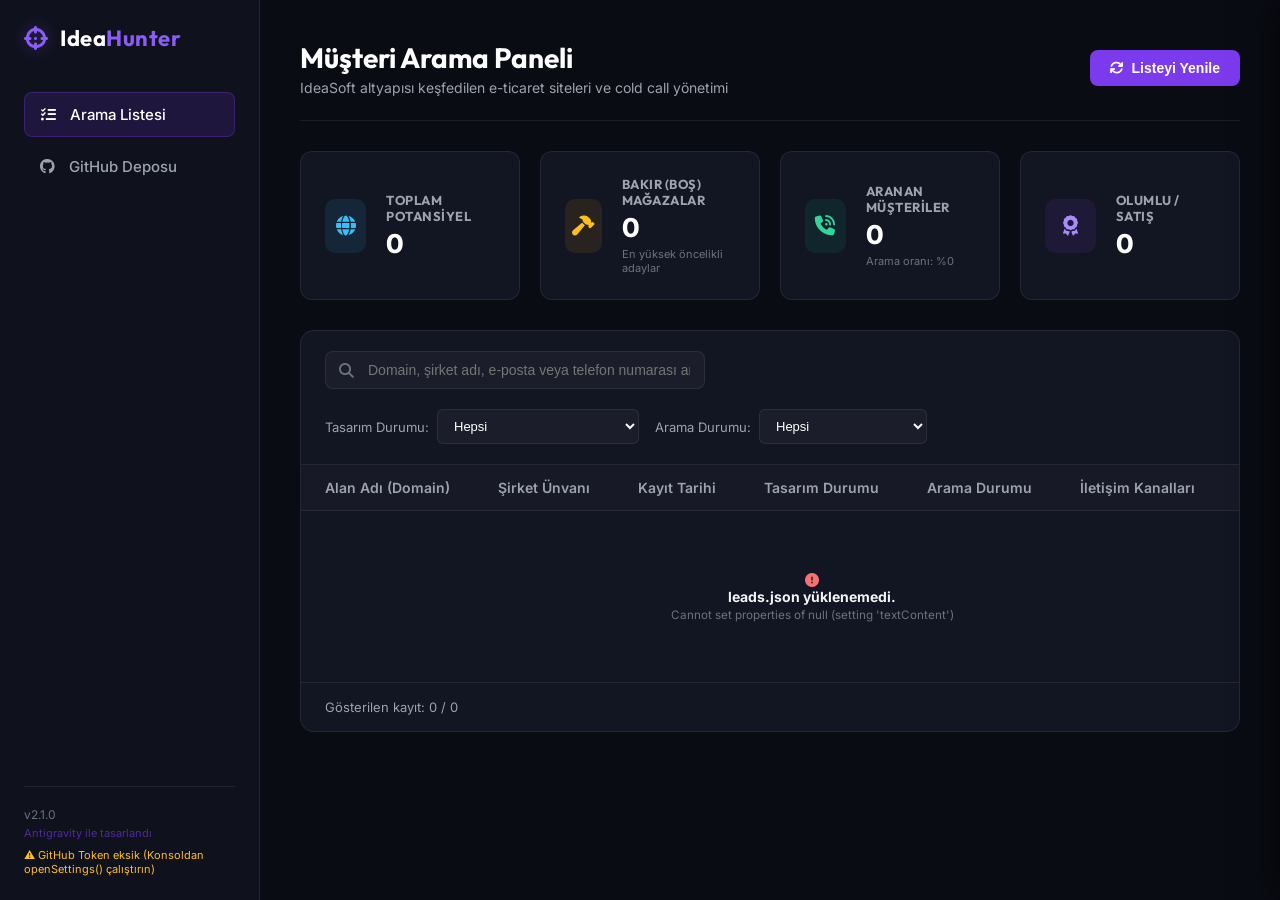
==== commit 73837932: "feat: Align GitHub Pages frontend index, styles, and js rendering with local server design" ====
--- a/docs/index.html
+++ b/docs/index.html
@@ -1,203 +1,257 @@
 <!DOCTYPE html>
 <html lang="tr">
 <head>
-  <meta charset="UTF-8" />
-  <meta name="viewport" content="width=device-width, initial-scale=1.0" />
-  <title>IdeaHunter CRM — IdeaSoft Lead Yönetimi</title>
-  <meta name="description" content="IdeaSoft kullanan firmaları bulun, iletişim bilgilerini görün, cold calling süreçlerinizi yönetin." />
-  <link rel="preconnect" href="https://fonts.googleapis.com" />
-  <link rel="preconnect" href="https://fonts.gstatic.com" crossorigin />
-  <link href="https://fonts.googleapis.com/css2?family=Inter:wght@300;400;500;600;700&family=Outfit:wght@600;700;800&display=swap" rel="stylesheet" />
-  <link rel="stylesheet" href="https://cdnjs.cloudflare.com/ajax/libs/font-awesome/6.5.0/css/all.min.css" />
-  <link rel="stylesheet" href="style.css?v=2.1.0" />
+    <meta charset="UTF-8">
+    <meta name="viewport" content="width=device-width, initial-scale=1.0">
+    <title>IdeaHunter - E-Ticaret Arama & Lead Paneli</title>
+    
+    <!-- Google Fonts -->
+    <link rel="preconnect" href="https://fonts.googleapis.com">
+    <link rel="preconnect" href="https://fonts.gstatic.com" crossorigin>
+    <link href="https://fonts.googleapis.com/css2?family=Inter:wght@300;400;500;600;700&family=Outfit:wght@400;500;600;700;800&display=swap" rel="stylesheet">
+    
+    <!-- CSS File -->
+    <link rel="stylesheet" href="style.css?v=2.1.0">
+    
+    <!-- FontAwesome Icons -->
+    <link rel="stylesheet" href="https://cdnjs.cloudflare.com/ajax/libs/font-awesome/6.4.0/css/all.min.css">
 </head>
 <body>
-  <div class="app-container">
+    <div class="app-container">
+        <!-- Mobile Header Bar -->
+        <header class="mobile-header">
+            <div class="brand-logo">
+                <i class="fa-solid fa-crosshairs logo-icon"></i>
+                <span class="brand-text">Idea<span>Hunter</span></span>
+            </div>
+            <button class="btn-burger" id="btn-toggle-sidebar" aria-label="Menüyü Aç">
+                <i class="fa-solid fa-bars"></i>
+            </button>
+        </header>
 
-    <!-- SIDEBAR -->
-    <aside class="app-sidebar">
-      <div class="brand-logo">
-        <span class="logo-icon"><i class="fa-solid fa-crosshairs"></i></span>
-        <span class="brand-text">Idea<span>Hunter</span></span>
-      </div>
+        <!-- Sidebar Navigation -->
+        <aside class="app-sidebar" id="app-sidebar">
+            <div class="brand-logo">
+                <i class="fa-solid fa-crosshairs logo-icon"></i>
+                <span class="brand-text">Idea<span>Hunter</span></span>
+                <button class="btn-close-sidebar" id="btn-close-sidebar" aria-label="Menüyü Kapat">
+                    <i class="fa-solid fa-xmark"></i>
+                </button>
+            </div>
+            
+            <nav class="sidebar-menu">
+                <a href="#" class="menu-item active">
+                    <i class="fa-solid fa-list-check"></i>
+                    <span>Arama Listesi</span>
+                </a>
+                <a href="https://github.com" target="_blank" class="menu-item">
+                    <i class="fa-brands fa-github"></i>
+                    <span>GitHub Deposu</span>
+                </a>
+            </nav>
+            
+            <div class="sidebar-footer">
+                <div class="version-tag">v2.1.0</div>
+                <div class="creator-tag">Antigravity ile tasarlandı</div>
+                <!-- Hidden settings menu item, accessible via developer console 'openSettings()' if needed -->
+                <a href="#" class="menu-item" id="nav-settings" onclick="openSettings()" style="display: none;">
+                    <i class="fa-solid fa-gear"></i> GitHub Ayarları
+                </a>
+                <div class="save-indicator" id="global-save-indicator" style="font-size: 11px; margin-top: 4px;"></div>
+            </div>
+        </aside>
+        
+        <!-- Main Content Area -->
+        <main class="main-content">
+            <!-- Top Navbar -->
+            <header class="top-navbar">
+                <div class="page-title">
+                    <h1>Müşteri Arama Paneli</h1>
+                    <p>IdeaSoft altyapısı keşfedilen e-ticaret siteleri ve cold call yönetimi</p>
+                </div>
+                
+                <div class="navbar-actions">
+                    <button class="btn btn-primary" id="btn-refresh-leads">
+                        <i class="fa-solid fa-arrows-rotate"></i> Listeyi Yenile
+                    </button>
+                </div>
+            </header>
+            
+            <!-- Statistics Cards -->
+            <section class="stats-grid">
+                <div class="stat-card">
+                    <div class="stat-icon icon-blue">
+                        <i class="fa-solid fa-globe"></i>
+                    </div>
+                    <div class="stat-data">
+                        <h3>Toplam Potansiyel</h3>
+                        <div class="stat-value" id="stat-total-leads">0</div>
+                    </div>
+                </div>
+                
+                <div class="stat-card">
+                    <div class="stat-icon icon-amber">
+                        <i class="fa-solid fa-hammer"></i>
+                    </div>
+                    <div class="stat-data">
+                        <h3>Bakır (Boş) Mağazalar</h3>
+                        <div class="stat-value" id="stat-bakir-leads">0</div>
+                        <p class="stat-sub">En yüksek öncelikli adaylar</p>
+                    </div>
+                </div>
+                
+                <div class="stat-card">
+                    <div class="stat-icon icon-green">
+                        <i class="fa-solid fa-phone-volume"></i>
+                    </div>
+                    <div class="stat-data">
+                        <h3>Aranan Müşteriler</h3>
+                        <div class="stat-value" id="stat-called-leads">0</div>
+                        <p class="stat-sub" id="stat-called-percent">Arama oranı: %0</p>
+                    </div>
+                </div>
+                
+                <div class="stat-card">
+                    <div class="stat-icon icon-purple">
+                        <i class="fa-solid fa-award"></i>
+                    </div>
+                    <div class="stat-data">
+                        <h3>Olumlu / Satış</h3>
+                        <div class="stat-value" id="stat-success-leads">0</div>
+                    </div>
+                </div>
+            </section>
+            
+            <!-- Filter & Table Controls -->
+            <section class="table-controls-card">
+                <div class="controls-header">
+                    <!-- Search Bar -->
+                    <div class="search-box">
+                        <i class="fa-solid fa-magnifying-glass"></i>
+                        <input type="text" id="lead-search" placeholder="Domain, şirket adı, e-posta veya telefon numarası ara...">
+                    </div>
+                    
+                    <!-- Filters -->
+                    <div class="filter-group">
+                        <div class="filter-item">
+                            <label>Tasarım Durumu:</label>
+                            <select id="filter-design">
+                                <option value="ALL">Hepsi</option>
+                                <option value="BAKIR">Bakır (Yapım Aşamasında)</option>
+                                <option value="AKTIF">Aktif / Tasarlanmış</option>
+                            </select>
+                        </div>
+                        
+                        <div class="filter-item">
+                            <label>Arama Durumu:</label>
+                            <select id="filter-status">
+                                <option value="ALL">Hepsi</option>
+                                <option value="YENI">Yeni Yakalananlar</option>
+                                <option value="ARANACAK">Aranacaklar</option>
+                                <option value="ULASILAMADI">Ulaşılamadı / Meşgul</option>
+                                <option value="TEKLIF_BEKLIYOR">Teklif Bekliyor</option>
+                                <option value="OLUMLU">Olumlu (Satış)</option>
+                                <option value="OLUMSUZ">Olumsuz</option>
+                            </select>
+                        </div>
+                    </div>
+                </div>
+                
+                <!-- Leads spreadsheet-like table -->
+                <div class="table-wrapper">
+                    <table class="leads-table" id="leads-table">
+                        <thead>
+                            <tr>
+                                <th style="width: 22%">Alan Adı (Domain)</th>
+                                <th style="width: 15%">Şirket Ünvanı</th>
+                                <th style="width: 14%">Kayıt Tarihi</th>
+                                <th style="width: 13%">Tasarım Durumu</th>
+                                <th style="width: 12%">Arama Durumu</th>
+                                <th style="width: 14%">İletişim Kanalları</th>
+                                <th style="width: 10%">Aksiyon</th>
+                            </tr>
+                        </thead>
+                        <tbody id="leads-table-body">
+                            <!-- Rows will be injected here dynamically by Javascript -->
+                            <tr>
+                                <td colspan="7" class="table-loading">
+                                    <i class="fa-solid fa-spinner fa-spin"></i> Veriler yükleniyor...
+                                </td>
+                            </tr>
+                        </tbody>
+                    </table>
+                </div>
+                
+                <!-- Table Footer/Pagination -->
+                <div class="table-footer">
+                    <div class="footer-info" id="table-info-text">
+                        Gösterilen kayıt: 0 / 0
+                    </div>
+                    <div class="pagination-controls" id="pagination-controls">
+                        <!-- Pagination buttons -->
+                    </div>
+                </div>
+            </section>
+        </main>
+        
+        <!-- Lead Detail Side Panel (Drawer) -->
+        <aside class="detail-drawer" id="detail-drawer">
+            <div class="drawer-header">
+                <h2>Müşteri Detay Kartı</h2>
+                <button class="btn-close-drawer" id="btn-close-drawer">
+                    <i class="fa-solid fa-xmark"></i>
+                </button>
+            </div>
+            
+            <div class="drawer-body" id="drawer-body-content">
+                <!-- Details will be dynamically rendered here -->
+            </div>
+        </aside>
+        
+        <!-- Drawer Overlay -->
+        <div class="drawer-overlay" id="drawer-overlay"></div>
+    </div>
+    
+    <!-- JS File -->
+    <script src="app.js?v=2.1.0"></script>
 
-      <nav class="sidebar-menu">
-        <a href="#" class="menu-item active" id="nav-leads">
-          <i class="fa-solid fa-table-list"></i> Lead Listesi
-        </a>
-        <!-- Hiding settings menu item, accessible via developer console 'openSettings()' if needed -->
-        <a href="#" class="menu-item" id="nav-settings" onclick="openSettings()" style="display: none;">
-          <i class="fa-solid fa-gear"></i> GitHub Ayarları
-        </a>
-      </nav>
-
-      <div class="sidebar-footer">
-        <div class="version-tag">IdeaHunter CRM v2.0</div>
-        <div class="creator-tag">GitHub Pages Edition</div>
-        <div class="save-indicator" id="global-save-indicator"></div>
-      </div>
-    </aside>
-
-    <!-- MAIN CONTENT -->
-    <main class="main-content">
-      <div class="top-navbar">
-        <div class="page-title">
-          <h1>Lead Yönetimi</h1>
-          <p>IdeaSoft altyapısı kullanan firmaları keşfet ve takip et</p>
+    <!-- SETTINGS MODAL -->
+    <div class="modal-overlay" id="settings-overlay" style="display:none;">
+        <div class="settings-modal">
+            <div class="settings-header">
+                <h2><i class="fa-brands fa-github"></i> GitHub Bağlantısı</h2>
+                <button class="btn-close-drawer" onclick="closeSettings()"><i class="fa-solid fa-xmark"></i></button>
+            </div>
+            <div class="settings-body">
+                <p class="settings-desc">
+                    CRM notlarınızı ve durumlarınızı otomatik kaydetmek için GitHub şifreleme token'ınızı girin.
+                    Token yalnızca tarayıcınızın local belleğinde saklanır.
+                </p>
+                <div class="settings-field" style="display:none;">
+                    <label>GitHub Kullanıcı Adı</label>
+                    <input type="text" id="cfg-owner" class="form-input" value="MustafaCSG" />
+                </div>
+                <div class="settings-field" style="display:none;">
+                    <label>Repo Adı</label>
+                    <input type="text" id="cfg-repo" class="form-input" value="ideasoft" />
+                </div>
+                <div class="settings-field">
+                    <label>Personal Access Token (PAT) <span style="color:var(--color-text-muted);font-size:11px;">— repo scope gerekli</span></label>
+                    <input type="password" id="cfg-token" class="form-input" placeholder="ghp_xxxxxxxxxxxx" />
+                </div>
+                <div class="settings-actions">
+                    <button class="btn btn-primary" onclick="saveSettings()">
+                        <i class="fa-solid fa-floppy-disk"></i> Kaydet
+                    </button>
+                    <button class="btn btn-secondary" onclick="closeSettings()">İptal</button>
+                    <span class="settings-status" id="settings-status"></span>
+                </div>
+                <div class="settings-info">
+                    <i class="fa-solid fa-circle-info"></i>
+                    Token oluşturmak için: GitHub → Settings → Developer Settings → Personal access tokens → Generate new token → <strong>repo</strong> scope seçin.
+                </div>
+            </div>
         </div>
-        <div style="display:flex;gap:12px;align-items:center;">
-          <button class="btn btn-secondary" id="btn-refresh-leads" title="Listeyi yenile">
-            <i class="fa-solid fa-rotate-right"></i> Yenile
-          </button>
-          <div class="last-updated-badge" id="last-updated-badge"></div>
-        </div>
-      </div>
-
-      <!-- STATS GRID -->
-      <div class="stats-grid">
-        <div class="stat-card">
-          <div class="stat-icon icon-blue"><i class="fa-solid fa-store"></i></div>
-          <div class="stat-data">
-            <h3>Toplam Lead</h3>
-            <div class="stat-value" id="stat-total-leads">—</div>
-            <div class="stat-sub">Keşfedilen mağaza</div>
-          </div>
-        </div>
-        <div class="stat-card">
-          <div class="stat-icon icon-amber"><i class="fa-solid fa-paintbrush-pencil"></i></div>
-          <div class="stat-data">
-            <h3>Bakır (Tasarımsız)</h3>
-            <div class="stat-value" id="stat-bakir-leads">—</div>
-            <div class="stat-sub">Tasarım fırsatı</div>
-          </div>
-        </div>
-        <div class="stat-card">
-          <div class="stat-icon icon-purple"><i class="fa-solid fa-phone-volume"></i></div>
-          <div class="stat-data">
-            <h3>Aranan</h3>
-            <div class="stat-value" id="stat-called-leads">—</div>
-            <div class="stat-sub" id="stat-called-percent">Arama oranı: %0</div>
-          </div>
-        </div>
-        <div class="stat-card">
-          <div class="stat-icon icon-green"><i class="fa-solid fa-circle-check"></i></div>
-          <div class="stat-data">
-            <h3>Olumlu</h3>
-            <div class="stat-value" id="stat-success-leads">—</div>
-            <div class="stat-sub">Başarılı satış</div>
-          </div>
-        </div>
-      </div>
-
-      <!-- TABLE CARD -->
-      <div class="table-controls-card">
-        <div class="controls-header">
-          <div class="search-box">
-            <i class="fa-solid fa-magnifying-glass"></i>
-            <input type="text" id="lead-search" placeholder="Domain, firma adı, telefon, e-posta ara..." autocomplete="off" />
-          </div>
-          <div class="filter-group">
-            <div class="filter-item">
-              <label>Tasarım:</label>
-              <select id="filter-design">
-                <option value="ALL">Tümü</option>
-                <option value="BAKIR">Bakır (Boş)</option>
-                <option value="AKTIF">Aktif</option>
-              </select>
-            </div>
-            <div class="filter-item">
-              <label>Durum:</label>
-              <select id="filter-status">
-                <option value="ALL">Tümü</option>
-                <option value="YENI">Yeni</option>
-                <option value="ARANACAK">Aranacak</option>
-                <option value="ULASILAMADI">Ulaşılamadı</option>
-                <option value="TEKLIF_BEKLIYOR">Teklif Bekliyor</option>
-                <option value="OLUMLU">Olumlu</option>
-                <option value="OLUMSUZ">Olumsuz</option>
-              </select>
-            </div>
-          </div>
-        </div>
-
-        <div class="table-wrapper">
-          <table class="leads-table">
-            <thead>
-              <tr>
-                <th>Domain / URL</th>
-                <th>Şirket & Yetkili</th>
-                <th>Tasarım</th>
-                <th>CRM Durumu</th>
-                <th>İletişim</th>
-                <th>Detay</th>
-              </tr>
-            </thead>
-            <tbody id="leads-table-body">
-              <tr><td colspan="6" class="table-loading">
-                <i class="fa-solid fa-spinner fa-spin"></i> Yükleniyor...
-              </td></tr>
-            </tbody>
-          </table>
-        </div>
-
-        <div class="table-footer">
-          <span class="footer-info" id="table-info-text">Yükleniyor...</span>
-          <div class="pagination-controls" id="pagination-controls"></div>
-        </div>
-      </div>
-    </main>
-  </div>
-
-  <!-- DETAIL DRAWER -->
-  <div class="drawer-overlay" id="drawer-overlay"></div>
-  <div class="detail-drawer" id="detail-drawer">
-    <div class="drawer-header">
-      <h2><i class="fa-solid fa-address-card"></i> Lead Detayı</h2>
-      <button class="btn-close-drawer" id="btn-close-drawer"><i class="fa-solid fa-xmark"></i></button>
     </div>
-    <div class="drawer-body" id="drawer-body-content">
-    </div>
-  </div>
-
-  <!-- SETTINGS MODAL -->
-  <div class="modal-overlay" id="settings-overlay" style="display:none;">
-    <div class="settings-modal">
-      <div class="settings-header">
-        <h2><i class="fa-brands fa-github"></i> GitHub Bağlantısı</h2>
-        <button class="btn-close-drawer" onclick="closeSettings()"><i class="fa-solid fa-xmark"></i></button>
-      </div>
-      <div class="settings-body">
-        <p class="settings-desc">
-          CRM notlarınızı ve durumlarınızı otomatik kaydetmek için GitHub bilgilerinizi girin.
-          Token yalnızca tarayıcınızın <code>localStorage</code> belleğinde saklanır, hiçbir sunucuya gönderilmez.
-        </p>
-        <div class="settings-field">
-          <label>GitHub Kullanıcı Adı</label>
-          <input type="text" id="cfg-owner" class="form-input" placeholder="kullanici-adiniz" />
-        </div>
-        <div class="settings-field">
-          <label>Repo Adı</label>
-          <input type="text" id="cfg-repo" class="form-input" placeholder="ideasoft" />
-        </div>
-        <div class="settings-field">
-          <label>Personal Access Token (PAT) <span style="color:var(--color-text-muted);font-size:11px;">— repo scope gerekli</span></label>
-          <input type="password" id="cfg-token" class="form-input" placeholder="ghp_xxxxxxxxxxxx" />
-        </div>
-        <div class="settings-actions">
-          <button class="btn btn-primary" onclick="saveSettings()">
-            <i class="fa-solid fa-floppy-disk"></i> Kaydet
-          </button>
-          <button class="btn btn-secondary" onclick="closeSettings()">İptal</button>
-          <span class="settings-status" id="settings-status"></span>
-        </div>
-        <div class="settings-info">
-          <i class="fa-solid fa-circle-info"></i>
-          Token oluşturmak için: GitHub → Settings → Developer Settings → Personal access tokens → Generate new token → <strong>repo</strong> scope seçin.
-        </div>
-      </div>
-    </div>
-  </div>
-
-  <script src="app.js?v=2.1.0"></script>
 </body>
 </html>
--- a/docs/style.css
+++ b/docs/style.css
@@ -357,6 +357,13 @@
 
 .filter-item select:focus {
     border-color: var(--primary);
+}
+
+.filter-item select option,
+.form-select option,
+select option {
+    background-color: var(--bg-card);
+    color: var(--color-text-primary);
 }
 
 /* Spreadsheet Table Styling */
@@ -735,121 +742,278 @@
     color: var(--status-olumlu-color);
 }
 
-.status-error {
-    color: var(--status-ulasilamadi-color);
-}
-
-/* Settings Modal */
-.modal-overlay {
-    position: fixed;
-    inset: 0;
-    background-color: rgba(0, 0, 0, 0.6);
-    backdrop-filter: blur(4px);
-    z-index: 2000;
+/* New UI Components & Badges */
+.badge-today-pulse {
+    background: linear-gradient(135deg, #10b981, #059669);
+    color: #fff;
+    font-size: 10px;
+    font-weight: 700;
+    padding: 2px 6px;
+    border-radius: 4px;
+    letter-spacing: 0.5px;
+    animation: today-pulse 2s infinite;
+    display: inline-flex;
+    align-items: center;
+    margin-left: 6px;
+}
+
+@keyframes today-pulse {
+    0% {
+        box-shadow: 0 0 0 0 rgba(16, 185, 129, 0.4);
+    }
+    70% {
+        box-shadow: 0 0 0 6px rgba(16, 185, 129, 0);
+    }
+    100% {
+        box-shadow: 0 0 0 0 rgba(16, 185, 129, 0);
+    }
+}
+
+.domain-cell-container {
+    display: flex;
+    flex-direction: column;
+    gap: 6px;
+}
+
+.domain-cell-top {
+    display: flex;
+    align-items: center;
+    gap: 4px;
+}
+
+.domain-name {
+    font-weight: 600;
+    color: #fff;
+    font-size: 14px;
+}
+
+.domain-actions {
+    display: flex;
+    gap: 8px;
+}
+
+.domain-action-btn {
+    display: inline-flex;
+    align-items: center;
+    gap: 4px;
+    font-size: 11px;
+    font-weight: 500;
+    color: var(--color-text-secondary);
+    background-color: rgba(255, 255, 255, 0.04);
+    border: 1px solid var(--border-color);
+    padding: 4px 8px;
+    border-radius: 4px;
+    text-decoration: none;
+    transition: all 0.2s ease;
+}
+
+.domain-action-btn:hover {
+    color: #fff;
+    background-color: var(--primary-light);
+    border-color: rgba(124, 58, 237, 0.4);
+}
+
+.domain-action-btn.contact-btn {
+    background-color: rgba(56, 189, 248, 0.06);
+    border-color: rgba(56, 189, 248, 0.15);
+    color: #38bdf8;
+}
+
+.domain-action-btn.contact-btn:hover {
+    background-color: rgba(56, 189, 248, 0.18);
+    border-color: #38bdf8;
+    color: #fff;
+}
+
+/* Mobile Header & Burger UI (Hidden on desktop) */
+.mobile-header {
+    display: none;
+    width: 100%;
+    background-color: var(--bg-sidebar);
+    border-bottom: 1px solid var(--border-color);
+    padding: 16px 20px;
+    align-items: center;
+    justify-content: space-between;
+    position: sticky;
+    top: 0;
+    z-index: 100;
+}
+
+.mobile-header .brand-logo {
+    margin-bottom: 0;
+}
+
+.btn-burger {
+    background: none;
+    border: none;
+    color: var(--color-text-primary);
+    font-size: 22px;
+    cursor: pointer;
+    padding: 4px;
     display: flex;
     align-items: center;
     justify-content: center;
-}
-
-.settings-modal {
-    background-color: var(--bg-card);
-    border: 1px solid var(--border-hover);
-    border-radius: 14px;
-    width: 480px;
-    max-width: 94vw;
-    box-shadow: 0 30px 80px rgba(0, 0, 0, 0.6);
-}
-
-.settings-header {
-    padding: 22px 24px;
-    border-bottom: 1px solid var(--border-color);
-    display: flex;
-    justify-content: space-between;
-    align-items: center;
-}
-
-.settings-header h2 {
-    font-size: 17px;
-    font-weight: 700;
-    color: #fff;
-}
-
-.settings-body {
-    padding: 24px;
-    display: flex;
-    flex-direction: column;
-    gap: 16px;
-}
-
-.settings-desc {
-    font-size: 13px;
-    color: var(--color-text-secondary);
-    line-height: 1.6;
-}
-
-.settings-field {
-    display: flex;
-    flex-direction: column;
-    gap: 8px;
-}
-
-.settings-field label {
-    font-size: 13px;
-    font-weight: 500;
-    color: var(--color-text-secondary);
-}
-
-.settings-actions {
-    display: flex;
-    gap: 12px;
-    align-items: center;
-    margin-top: 4px;
-}
-
-.settings-status {
-    font-size: 13px;
-    font-weight: 500;
-    color: var(--status-olumlu-color);
-}
-
-.settings-info {
-    font-size: 12px;
-    color: var(--color-text-muted);
-    line-height: 1.6;
-    padding: 12px;
-    background-color: rgba(255, 255, 255, 0.02);
-    border-radius: 8px;
-    border: 1px solid var(--border-color);
-}
-
-/* Last updated badge */
-.last-updated-badge {
-    font-size: 12px;
-    color: var(--color-text-muted);
-    background-color: rgba(255, 255, 255, 0.03);
-    border: 1px solid var(--border-color);
-    border-radius: 6px;
-    padding: 6px 12px;
-}
-
-/* Global save indicator */
-.save-indicator {
-    font-size: 11px;
-    color: var(--status-olumlu-color);
-    min-height: 16px;
-    transition: opacity 0.3s ease;
-}
-
-/* Scrollbar styling */
-::-webkit-scrollbar { width: 6px; height: 6px; }
-::-webkit-scrollbar-track { background: transparent; }
-::-webkit-scrollbar-thumb { background-color: rgba(255,255,255,0.1); border-radius: 10px; }
-::-webkit-scrollbar-thumb:hover { background-color: rgba(255,255,255,0.2); }
-
-/* Animations */
-@keyframes fadeInRow {
-    from { opacity: 0; transform: translateY(6px); }
-    to   { opacity: 1; transform: translateY(0); }
-}
-
-tbody tr { animation: fadeInRow 0.2s ease forwards; }
+    transition: color 0.2s;
+}
+
+.btn-burger:hover {
+    color: var(--primary-hover);
+}
+
+.btn-close-sidebar {
+    display: none; /* Hidden on desktop */
+    background: none;
+    border: none;
+    color: var(--color-text-secondary);
+    font-size: 20px;
+    cursor: pointer;
+    padding: 6px;
+    margin-left: auto;
+    border-radius: 4px;
+}
+
+.btn-close-sidebar:hover {
+    background-color: rgba(255, 255, 255, 0.05);
+    color: #fff;
+}
+
+/* Custom Slim Scrollbars for Table Wrapper */
+.table-wrapper::-webkit-scrollbar {
+    height: 6px;
+    width: 6px;
+}
+.table-wrapper::-webkit-scrollbar-track {
+    background: rgba(255, 255, 255, 0.01);
+}
+.table-wrapper::-webkit-scrollbar-thumb {
+    background: rgba(255, 255, 255, 0.1);
+    border-radius: 3px;
+}
+.table-wrapper::-webkit-scrollbar-thumb:hover {
+    background: rgba(124, 58, 237, 0.3);
+}
+
+/* Media Queries for Mobile Responsiveness */
+@media (max-width: 1024px) {
+    .stats-grid {
+        grid-template-columns: repeat(2, 1fr);
+    }
+}
+
+@media (max-width: 768px) {
+    .app-container {
+        flex-direction: column;
+    }
+    
+    .mobile-header {
+        display: flex;
+    }
+    
+    /* Reposition sidebar as overlay drawer */
+    .app-sidebar {
+        position: fixed;
+        top: 0;
+        left: -260px;
+        width: 260px;
+        height: 100vh;
+        z-index: 1010;
+        box-shadow: 10px 0 30px rgba(0, 0, 0, 0.6);
+        transition: left 0.3s cubic-bezier(0.16, 1, 0.3, 1);
+    }
+    
+    .app-sidebar.open {
+        left: 0;
+    }
+    
+    .btn-close-sidebar {
+        display: inline-flex;
+    }
+    
+    .main-content {
+        max-width: 100%;
+        padding: 20px;
+        gap: 20px;
+    }
+    
+    .top-navbar {
+        flex-direction: column;
+        align-items: stretch;
+        gap: 16px;
+        padding-bottom: 16px;
+    }
+    
+    .navbar-actions .btn {
+        width: 100%;
+        justify-content: center;
+    }
+    
+    .controls-header {
+        flex-direction: column;
+        align-items: stretch;
+        gap: 16px;
+        padding: 16px;
+    }
+    
+    .search-box {
+        width: 100%;
+    }
+    
+    .filter-group {
+        flex-direction: column;
+        gap: 12px;
+    }
+    
+    .filter-item {
+        justify-content: space-between;
+    }
+    
+    .filter-item select {
+        width: 60%;
+    }
+    
+    .table-footer {
+        flex-direction: column;
+        gap: 16px;
+        align-items: center;
+        padding: 16px;
+    }
+}
+
+@media (max-width: 480px) {
+    .stats-grid {
+        grid-template-columns: 1fr;
+    }
+    
+    .detail-drawer {
+        width: 100%;
+        right: -100%;
+    }
+    
+    .detail-drawer.open {
+        right: 0;
+    }
+    
+    .drawer-header, .drawer-body {
+        padding: 16px;
+    }
+    
+    .detail-val-domain {
+        font-size: 18px;
+    }
+}
+
+.badge-tag {
+    background-color: rgba(139, 92, 246, 0.15);
+    color: #a78bfa;
+    border: 1px solid rgba(139, 92, 246, 0.3);
+    font-size: 10px;
+    font-weight: 600;
+    padding: 1px 6px;
+    border-radius: 4px;
+    text-transform: uppercase;
+    letter-spacing: 0.5px;
+    display: inline-flex;
+    align-items: center;
+    margin-left: 6px;
+    vertical-align: middle;
+}
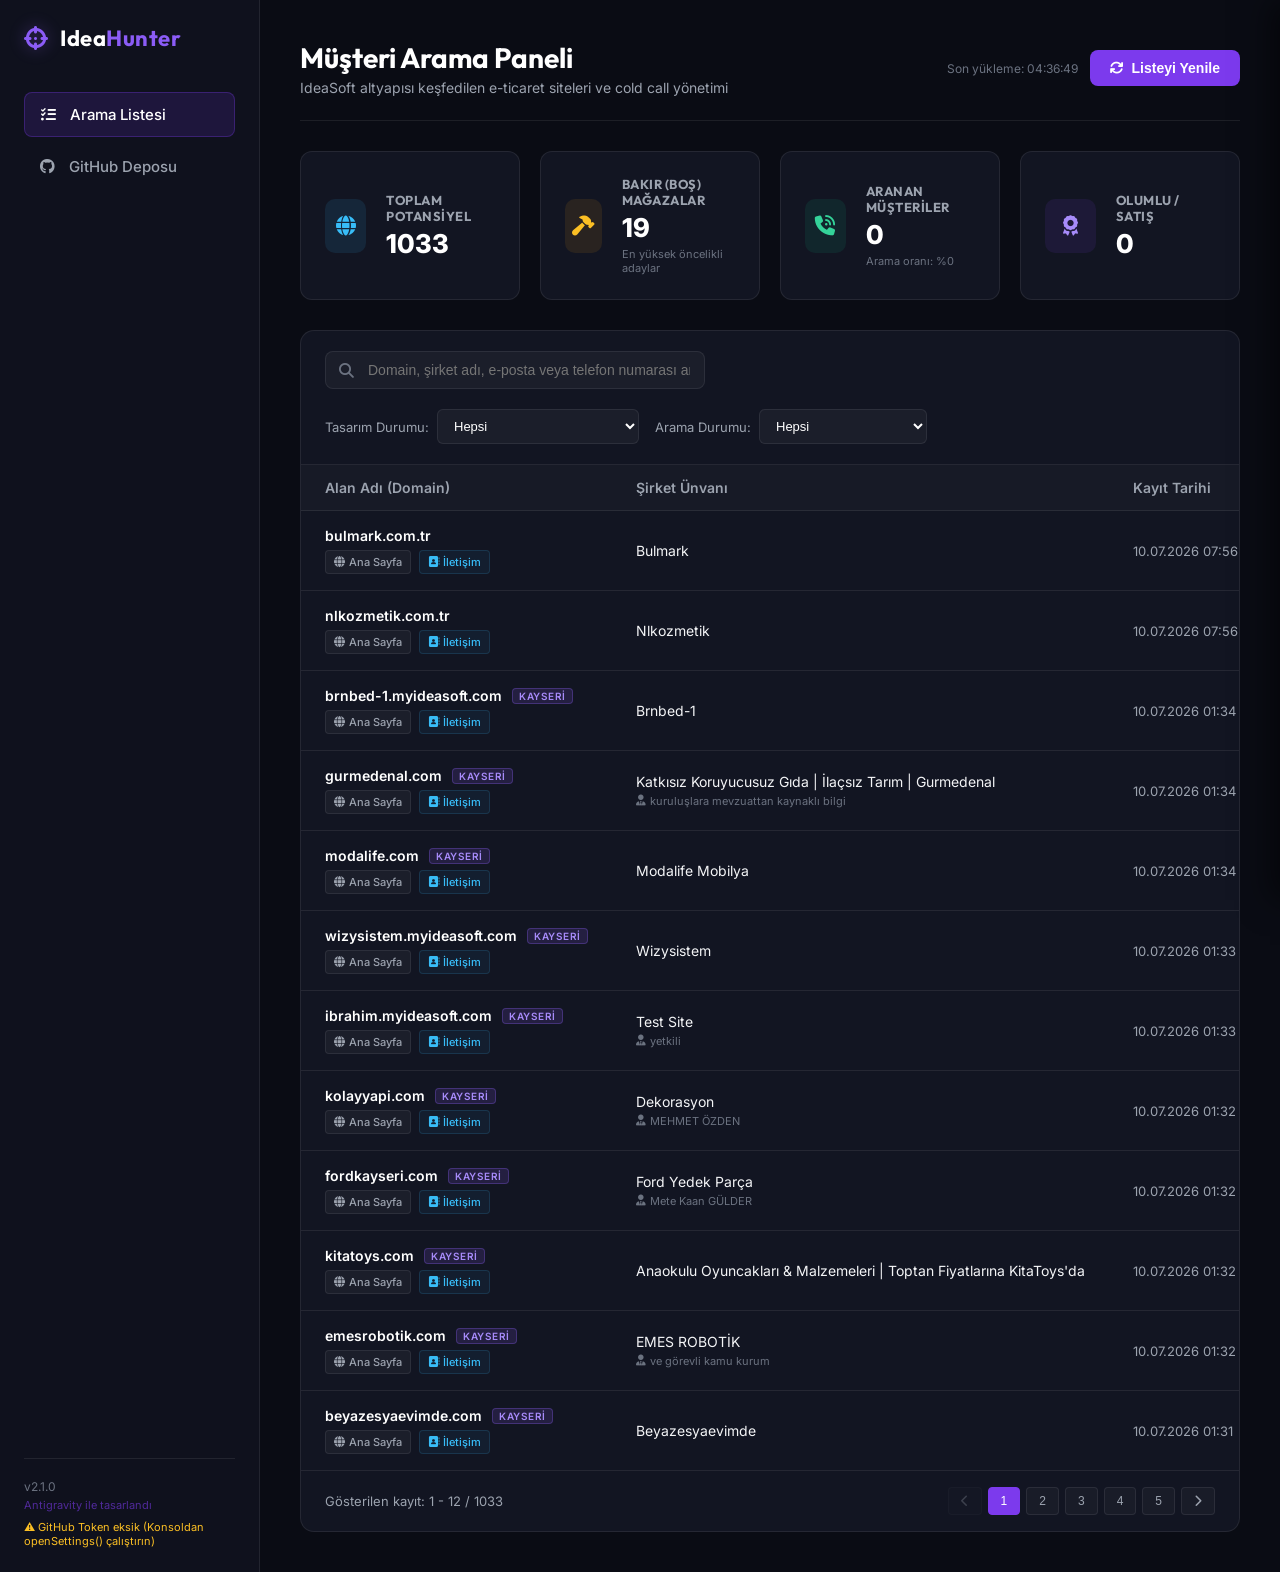
==== commit 51d4c452: "fix: Add last-updated-badge element to index.html layouts to prevent JS null pointer error" ====
--- a/docs/index.html
+++ b/docs/index.html
@@ -70,7 +70,8 @@
                     <p>IdeaSoft altyapısı keşfedilen e-ticaret siteleri ve cold call yönetimi</p>
                 </div>
                 
-                <div class="navbar-actions">
+                <div class="navbar-actions" style="display: flex; align-items: center; gap: 12px;">
+                    <span class="last-updated-badge" id="last-updated-badge" style="font-size: 12px; color: var(--color-text-muted);"></span>
                     <button class="btn btn-primary" id="btn-refresh-leads">
                         <i class="fa-solid fa-arrows-rotate"></i> Listeyi Yenile
                     </button>
